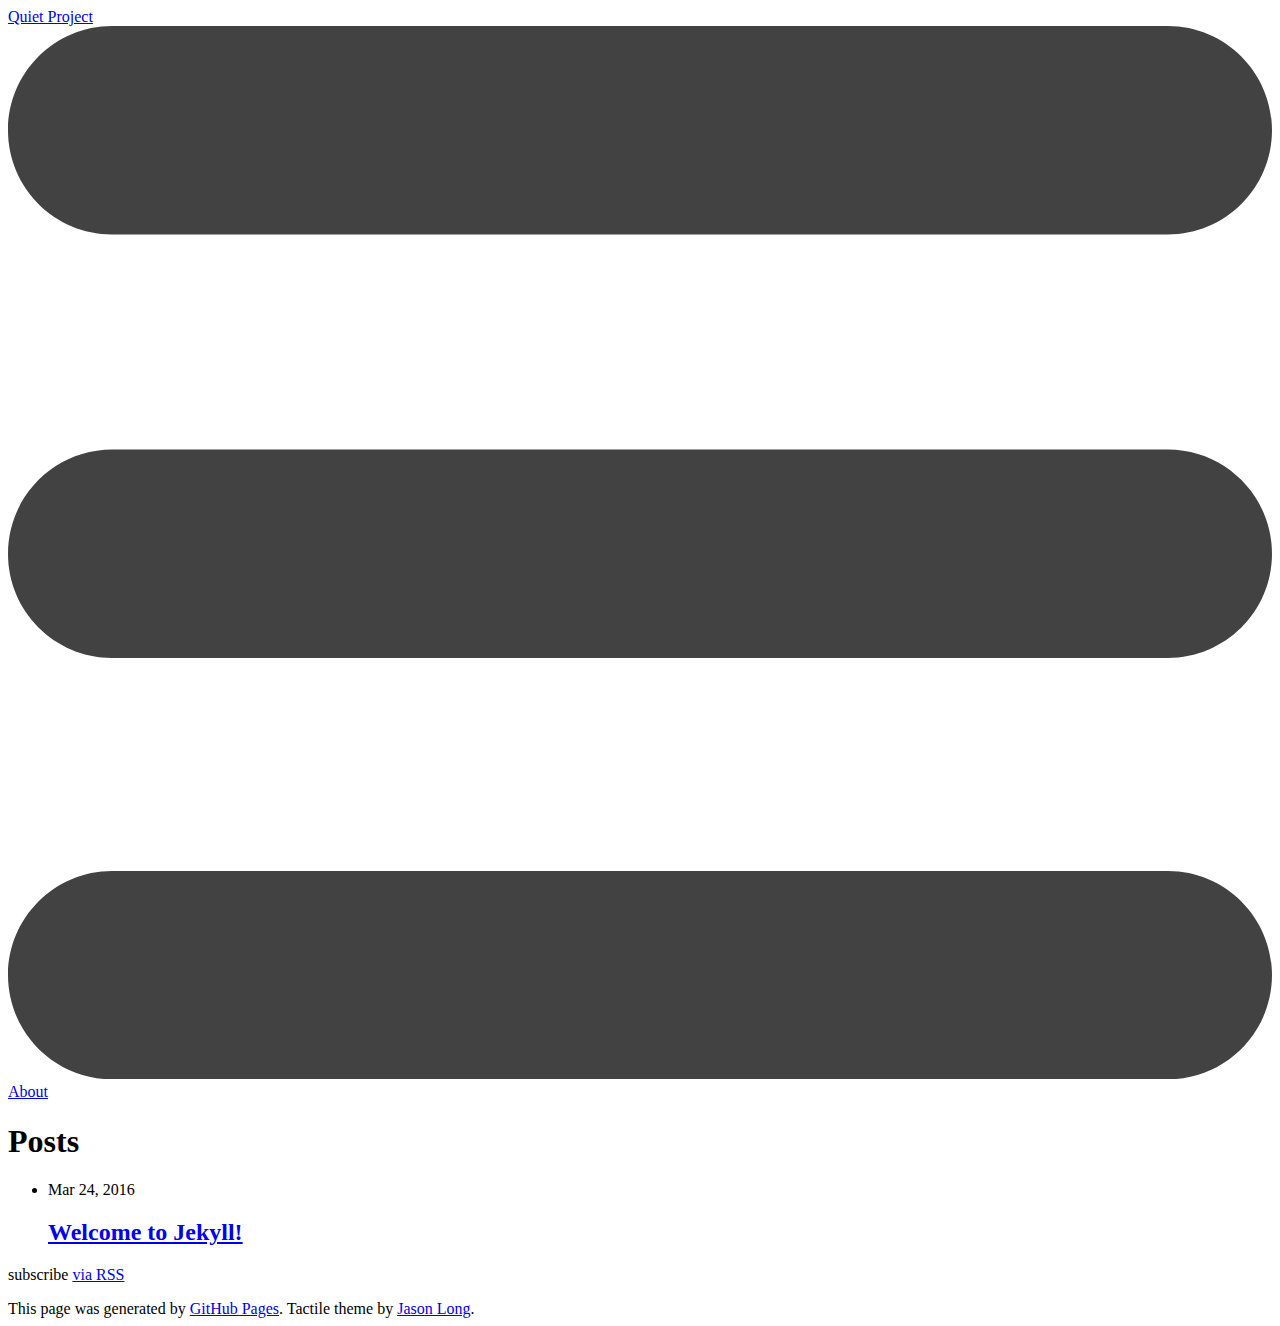
==== index.html @ f6f3b6e9 "sections" ====
<!DOCTYPE html>
<html>
  <head>
  <meta charset='utf-8'>
  <meta http-equiv="X-UA-Compatible" content="chrome=1">
  <!--[if lt IE 9]>
  <script src="//html5shiv.googlecode.com/svn/trunk/html5.js"></script>
  <![endif]-->

  <title>Quiet Project</title>
  <meta name="description" content="Transmit data with sound. Quiet Project offers the ability to build native binaries that work with your soundcard and a JS implementation that uses Web Audio
">

  <link rel="stylesheet" type="text/css" href="stylesheets/stylesheet.css" media="screen">
  <link rel="stylesheet" type="text/css" href="stylesheets/github-dark.css" media="screen">
  <link rel="stylesheet" type="text/css" href="stylesheets/main.css" media="screen">
  <link rel="stylesheet" type="text/css" href="stylesheets/print.css" media="print">
  <link rel="canonical" href="https://quiet.github.io/">
  <link rel="alternate" type="application/rss+xml" title="Quiet Project" href="https://quiet.github.io/feed.xml">
  <link href='https://fonts.googleapis.com/css?family=Chivo:900' rel='stylesheet' type='text/css'>
</head>

  <body>
    <div id="container">
      <div class="inner">

        <header>

  <div class="wrapper">

    <a class="site-title" href="/">Quiet Project</a>

    <nav class="site-nav">
      <a href="#" class="menu-icon">
        <svg viewBox="0 0 18 15">
          <path fill="#424242" d="M18,1.484c0,0.82-0.665,1.484-1.484,1.484H1.484C0.665,2.969,0,2.304,0,1.484l0,0C0,0.665,0.665,0,1.484,0 h15.031C17.335,0,18,0.665,18,1.484L18,1.484z"/>
          <path fill="#424242" d="M18,7.516C18,8.335,17.335,9,16.516,9H1.484C0.665,9,0,8.335,0,7.516l0,0c0-0.82,0.665-1.484,1.484-1.484 h15.031C17.335,6.031,18,6.696,18,7.516L18,7.516z"/>
          <path fill="#424242" d="M18,13.516C18,14.335,17.335,15,16.516,15H1.484C0.665,15,0,14.335,0,13.516l0,0 c0-0.82,0.665-1.484,1.484-1.484h15.031C17.335,12.031,18,12.696,18,13.516L18,13.516z"/>
        </svg>
      </a>

      <div class="trigger">
        
          
          <a class="page-link" href="/about/">About</a>
          
        
          
        
          
        
          
        
      </div>
    </nav>

  </div>

</header>


        <section class="main_content">
          <div class="wrapper">
            <div class="home">

  <h1 class="page-heading">Posts</h1>

  <ul class="post-list">
    
      <li>
        <span class="post-meta">Mar 24, 2016</span>

        <h2>
          <a class="post-link" href="/jekyll/update/2016/03/24/welcome-to-jekyll.html">Welcome to Jekyll!</a>
        </h2>
      </li>
    
  </ul>

  <p class="rss-subscribe">subscribe <a href="/feed.xml">via RSS</a></p>

</div>

          </div>
        </section>

        <footer>
  This page was generated by <a href="https://pages.github.com">GitHub Pages</a>. Tactile theme by <a href="https://twitter.com/jasonlong">Jason Long</a>.
</footer>

      </div>
    </div>
  </body>
</html>
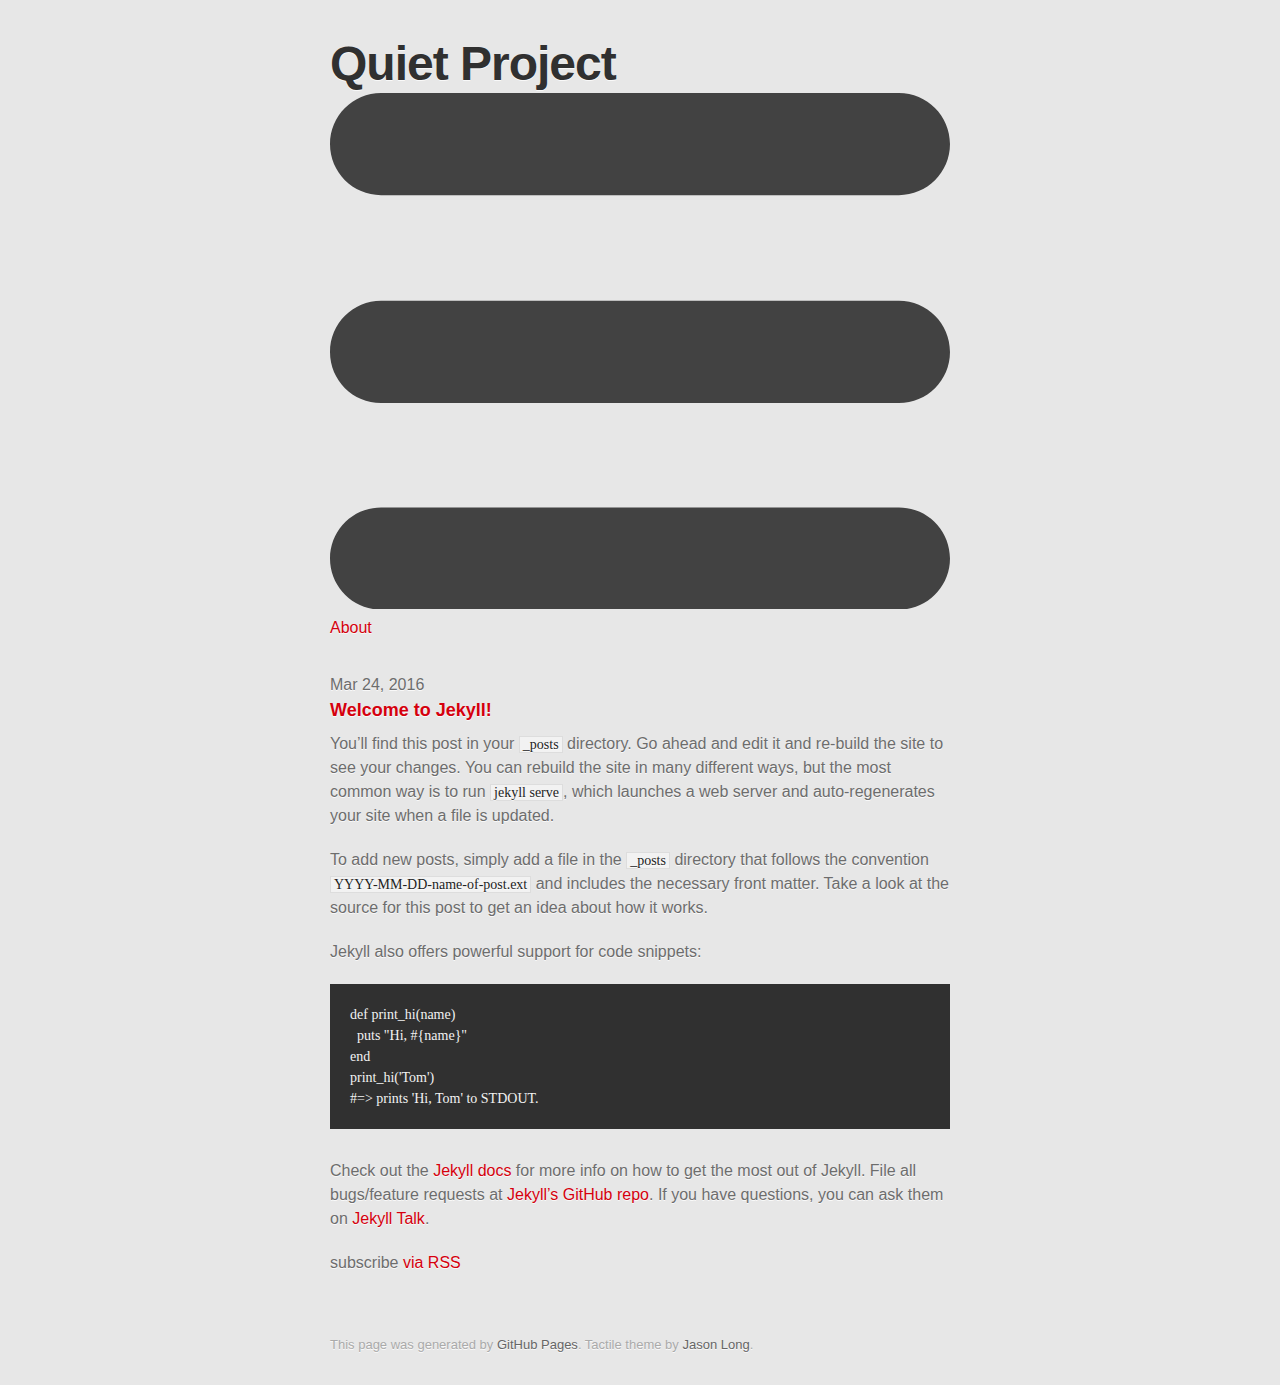
==== commit 22706cca: "fix stylesheet links, remove "Posts"" ====
--- a/index.html
+++ b/index.html
@@ -11,10 +11,10 @@
   <meta name="description" content="Transmit data with sound. Quiet Project offers the ability to build native binaries that work with your soundcard and a JS implementation that uses Web Audio
 ">
 
-  <link rel="stylesheet" type="text/css" href="stylesheets/stylesheet.css" media="screen">
-  <link rel="stylesheet" type="text/css" href="stylesheets/github-dark.css" media="screen">
-  <link rel="stylesheet" type="text/css" href="stylesheets/main.css" media="screen">
-  <link rel="stylesheet" type="text/css" href="stylesheets/print.css" media="print">
+  <link rel="stylesheet" type="text/css" href="/stylesheets/stylesheet.css" media="screen">
+  <link rel="stylesheet" type="text/css" href="/stylesheets/github-dark.css" media="screen">
+  <link rel="stylesheet" type="text/css" href="/stylesheets/main.css" media="screen">
+  <link rel="stylesheet" type="text/css" href="/stylesheets/print.css" media="print">
   <link rel="canonical" href="https://quiet.github.io/">
   <link rel="alternate" type="application/rss+xml" title="Quiet Project" href="https://quiet.github.io/feed.xml">
   <link href='https://fonts.googleapis.com/css?family=Chivo:900' rel='stylesheet' type='text/css'>
@@ -28,7 +28,7 @@
 
   <div class="wrapper">
 
-    <a class="site-title" href="/">Quiet Project</a>
+    <a class="site-title" href="/"><h1>Quiet Project</h1></a>
 
     <nav class="site-nav">
       <a href="#" class="menu-icon">
@@ -53,7 +53,7 @@
         
       </div>
     </nav>
-
+    <h2></h2>
   </div>
 
 </header>
@@ -63,16 +63,31 @@
           <div class="wrapper">
             <div class="home">
 
-  <h1 class="page-heading">Posts</h1>
-
   <ul class="post-list">
     
       <li>
         <span class="post-meta">Mar 24, 2016</span>
 
-        <h2>
+        <h3>
           <a class="post-link" href="/jekyll/update/2016/03/24/welcome-to-jekyll.html">Welcome to Jekyll!</a>
-        </h2>
+        </h3>
+
+        <p>You’ll find this post in your <code class="highlighter-rouge">_posts</code> directory. Go ahead and edit it and re-build the site to see your changes. You can rebuild the site in many different ways, but the most common way is to run <code class="highlighter-rouge">jekyll serve</code>, which launches a web server and auto-regenerates your site when a file is updated.</p>
+
+<p>To add new posts, simply add a file in the <code class="highlighter-rouge">_posts</code> directory that follows the convention <code class="highlighter-rouge">YYYY-MM-DD-name-of-post.ext</code> and includes the necessary front matter. Take a look at the source for this post to get an idea about how it works.</p>
+
+<p>Jekyll also offers powerful support for code snippets:</p>
+
+<figure class="highlight"><pre><code class="language-ruby" data-lang="ruby"><span class="k">def</span> <span class="nf">print_hi</span><span class="p">(</span><span class="nb">name</span><span class="p">)</span>
+  <span class="nb">puts</span> <span class="s2">"Hi, </span><span class="si">#{</span><span class="nb">name</span><span class="si">}</span><span class="s2">"</span>
+<span class="k">end</span>
+<span class="n">print_hi</span><span class="p">(</span><span class="s1">'Tom'</span><span class="p">)</span>
+<span class="c1">#=&gt; prints 'Hi, Tom' to STDOUT.</span></code></pre></figure>
+
+<p>Check out the <a href="http://jekyllrb.com/docs/home">Jekyll docs</a> for more info on how to get the most out of Jekyll. File all bugs/feature requests at <a href="https://github.com/jekyll/jekyll">Jekyll’s GitHub repo</a>. If you have questions, you can ask them on <a href="https://talk.jekyllrb.com/">Jekyll Talk</a>.</p>
+
+
+
       </li>
     
   </ul>
--- a/stylesheets/stylesheet.css
+++ b/stylesheets/stylesheet.css
@@ -0,0 +1,360 @@
+/* http://meyerweb.com/eric/tools/css/reset/
+   v2.0 | 20110126
+   License: none (public domain)
+*/
+html, body, div, span, applet, object, iframe,
+h1, h2, h3, h4, h5, h6, p, blockquote, pre,
+a, abbr, acronym, address, big, cite, code,
+del, dfn, em, img, ins, kbd, q, s, samp,
+small, strike, strong, sub, sup, tt, var,
+b, u, i, center,
+dl, dt, dd, ol, ul, li,
+fieldset, form, label, legend,
+table, caption, tbody, tfoot, thead, tr, th, td,
+article, aside, canvas, details, embed,
+figure, figcaption, footer, header, hgroup,
+menu, nav, output, ruby, section, summary,
+time, mark, audio, video {
+	padding: 0;
+	margin: 0;
+	font: inherit;
+	font-size: 100%;
+	vertical-align: baseline;
+	border: 0;
+}
+/* HTML5 display-role reset for older browsers */
+article, aside, details, figcaption, figure,
+footer, header, hgroup, menu, nav, section {
+	display: block;
+}
+body {
+	line-height: 1;
+}
+ol, ul {
+	list-style: none;
+}
+blockquote, q {
+	quotes: none;
+}
+blockquote:before, blockquote:after,
+q:before, q:after {
+	content: '';
+	content: none;
+}
+table {
+	border-spacing: 0;
+	border-collapse: collapse;
+}
+
+/* LAYOUT STYLES */
+body {
+  font-family: 'Helvetica Neue', Helvetica, Arial, serif;
+  font-size: 1em;
+  line-height: 1.5;
+  color: #6d6d6d;
+  text-shadow: 0 1px 0 rgba(255, 255, 255, 0.8);
+  background: #e7e7e7 url(../images/body-bg.png) 0 0 repeat;
+}
+
+a {
+  color: #d5000d;
+}
+a:hover {
+  color: #c5000c;
+}
+
+header {
+  padding-top: 35px;
+  padding-bottom: 25px;
+}
+
+header h1 {
+  font-size: 48px; font-weight: 900;
+  line-height: 1.2;
+  color: #303030;
+  letter-spacing: -1px;
+}
+
+header h2 {
+  font-size: 24px;
+  font-weight: normal;
+  line-height: 1.3;
+  color: #aaa;
+  letter-spacing: -1px;
+}
+
+#container {
+  min-height: 595px;
+  background: transparent url(../images/highlight-bg.jpg) 50% 0 no-repeat;
+}
+
+.inner {
+  width: 620px;
+  margin: 0 auto;
+}
+
+#container .inner img {
+  max-width: 100%;
+}
+
+#downloads {
+  margin-bottom: 40px;
+}
+
+a.button {
+  display: block;
+  float: left;
+  width: 179px;
+  padding: 12px 8px 12px 8px;
+  margin-right: 14px;
+  font-size: 15px;
+  font-weight: bold;
+  line-height: 25px;
+  color: #303030;
+  background: #fdfdfd; /* Old browsers */
+  background: -moz-linear-gradient(top,  #fdfdfd 0%, #f2f2f2 100%); /* FF3.6+ */
+  background: -webkit-gradient(linear, left top, left bottom, color-stop(0%,#fdfdfd), color-stop(100%,#f2f2f2)); /* Chrome,Safari4+ */
+  background: -webkit-linear-gradient(top,  #fdfdfd 0%,#f2f2f2 100%); /* Chrome10+,Safari5.1+ */
+  background: -o-linear-gradient(top,  #fdfdfd 0%,#f2f2f2 100%); /* Opera 11.10+ */
+  background: -ms-linear-gradient(top,  #fdfdfd 0%,#f2f2f2 100%); /* IE10+ */
+  background: linear-gradient(top,  #fdfdfd 0%,#f2f2f2 100%); /* W3C */
+  filter: progid:DXImageTransform.Microsoft.gradient( startColorstr='#fdfdfd', endColorstr='#f2f2f2',GradientType=0 ); /* IE6-9 */
+  border-top: solid 1px #cbcbcb;
+  border-right: solid 1px #b7b7b7;
+  border-bottom: solid 1px #b3b3b3;
+  border-left: solid 1px #b7b7b7;
+  border-radius: 30px;
+  -webkit-box-shadow: 10px 10px 5px #888;
+  -moz-box-shadow: 10px 10px 5px #888;
+  box-shadow: 0px 1px 5px #e8e8e8;
+  -moz-border-radius: 30px;
+  -webkit-border-radius: 30px;
+}
+a.button:hover {
+  background: #fafafa; /* Old browsers */
+  background: -moz-linear-gradient(top,  #fdfdfd 0%, #f6f6f6 100%); /* FF3.6+ */
+  background: -webkit-gradient(linear, left top, left bottom, color-stop(0%,#fdfdfd), color-stop(100%,#f6f6f6)); /* Chrome,Safari4+ */
+  background: -webkit-linear-gradient(top,  #fdfdfd 0%,#f6f6f6 100%); /* Chrome10+,Safari5.1+ */
+  background: -o-linear-gradient(top,  #fdfdfd 0%,#f6f6f6 100%); /* Opera 11.10+ */
+  background: -ms-linear-gradient(top,  #fdfdfd 0%,#f6f6f6 100%); /* IE10+ */
+  background: linear-gradient(top,  #fdfdfd 0%,#f6f6f6, 100%); /* W3C */
+  filter: progid:DXImageTransform.Microsoft.gradient( startColorstr='#fdfdfd', endColorstr='#f6f6f6',GradientType=0 ); /* IE6-9 */
+  border-top: solid 1px #b7b7b7;
+  border-right: solid 1px #b3b3b3;
+  border-bottom: solid 1px #b3b3b3;
+  border-left: solid 1px #b3b3b3;
+}
+
+a.button span {
+  display: block;
+  height: 23px;
+  padding-left: 50px;
+}
+
+#download-zip span {
+  background: transparent url(../images/zip-icon.png) 12px 50% no-repeat;
+}
+#download-tar-gz span {
+  background: transparent url(../images/tar-gz-icon.png) 12px 50% no-repeat;
+}
+#view-on-github span {
+  background: transparent url(../images/octocat-icon.png) 12px 50% no-repeat;
+}
+#view-on-github {
+  margin-right: 0;
+}
+
+code, pre {
+  margin-bottom: 30px;
+  font-family: Monaco, "Bitstream Vera Sans Mono", "Lucida Console", Terminal;
+  font-size: 14px;
+  color: #222;
+}
+
+code {
+  padding: 0 3px;
+  background-color: #f2f2f2;
+  border: solid 1px #ddd;
+}
+
+pre {
+  padding: 20px;
+  overflow: auto;
+  color: #f2f2f2;
+  text-shadow: none;
+  background: #303030;
+}
+pre code {
+  padding: 0;
+  color: #f2f2f2;
+  background-color: #303030;
+  border: none;
+}
+
+ul, ol, dl {
+  margin-bottom: 20px;
+}
+
+
+/* COMMON STYLES */
+
+hr {
+  height: 1px;
+  padding-bottom: 1em;
+  margin-top: 1em;
+  line-height: 1px;
+  background: transparent url('../images/hr.png') 50% 0 no-repeat;
+  border: none;
+}
+
+strong {
+  font-weight: bold;
+}
+
+em {
+  font-style: italic;
+}
+
+table {
+  width: 100%;
+  border: 1px solid #ebebeb;
+}
+
+th {
+  font-weight: 500;
+}
+
+td {
+  font-weight: 300;
+  text-align: center;
+  border: 1px solid #ebebeb;
+}
+
+form {
+  padding: 20px;
+  background: #f2f2f2;
+
+}
+
+
+/* GENERAL ELEMENT TYPE STYLES */
+
+h1 {
+  font-size: 32px;
+}
+
+h2 {
+  margin-bottom: 8px;
+  font-size: 22px;
+  font-weight: bold;
+  color: #303030;
+}
+
+h3 {
+  margin-bottom: 8px;
+  font-size: 18px;
+  font-weight: bold;
+  color: #d5000d;
+}
+
+h4 {
+  font-size: 16px;
+  font-weight: bold;
+  color: #303030;
+}
+
+h5 {
+  font-size: 1em;
+  color: #303030;
+}
+
+h6 {
+  font-size: .8em;
+  color: #303030;
+}
+
+p {
+  margin-bottom: 20px;
+  font-weight: 300;
+}
+
+a {
+  text-decoration: none;
+}
+
+p a {
+  font-weight: 400;
+}
+
+blockquote {
+  padding: 0 0 0 30px;
+  margin-bottom: 20px;
+  font-size: 1.6em;
+  border-left: 10px solid #e9e9e9;
+}
+
+dl dt {
+  color: #303030;
+}
+
+footer {
+  padding-top: 20px;
+  padding-bottom: 30px;
+  margin-top: 40px;
+  font-size: 13px;
+  color: #aaa;
+  background: transparent url('../images/hr.png') 0 0 no-repeat;
+}
+
+footer a {
+  color: #666;
+}
+footer a:hover {
+  color: #444;
+}
+
+/* MISC */
+.clearfix:after {
+  display: block;
+  height: 0;
+  clear: both;
+  visibility: hidden;
+  content: '.';
+}
+
+.clearfix {display: inline-block;}
+* html .clearfix {height: 1%;}
+.clearfix {display: block;}
+
+/* #Media Queries
+================================================== */
+
+/* Smaller than standard 960 (devices and browsers) */
+@media only screen and (max-width: 959px) { }
+
+/* Tablet Portrait size to standard 960 (devices and browsers) */
+@media only screen and (min-width: 768px) and (max-width: 959px) { }
+
+/* All Mobile Sizes (devices and browser) */
+@media only screen and (max-width: 767px) {
+  header {
+    padding-top: 10px;
+    padding-bottom: 10px;
+  }
+  #downloads {
+    margin-bottom: 25px;
+  }
+  #download-zip, #download-tar-gz {
+    display: none;
+  }
+  .inner {
+    width: 94%;
+    margin: 0 auto;
+  }
+}
+
+/* Mobile Landscape Size to Tablet Portrait (devices and browsers) */
+@media only screen and (min-width: 480px) and (max-width: 767px) { }
+
+/* Mobile Portrait Size to Mobile Landscape Size (devices and browsers) */
+@media only screen and (max-width: 479px) { }
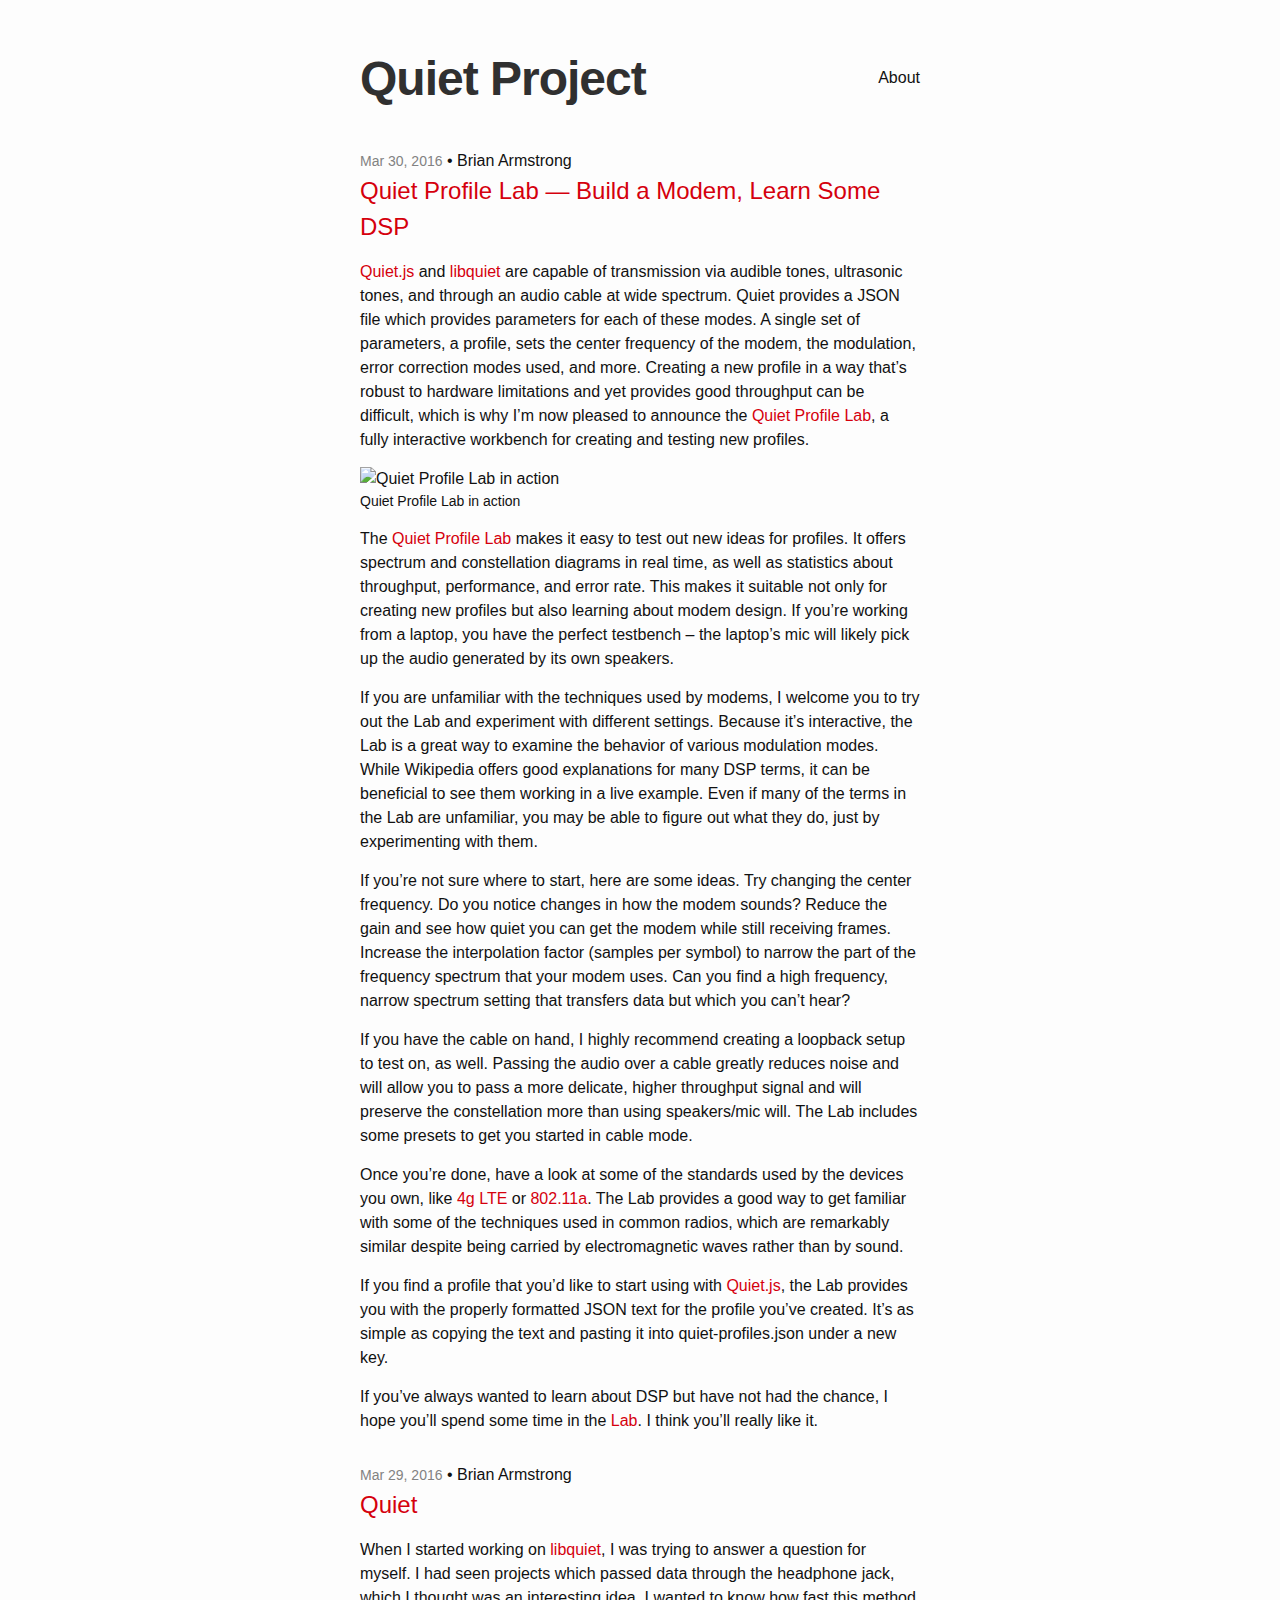
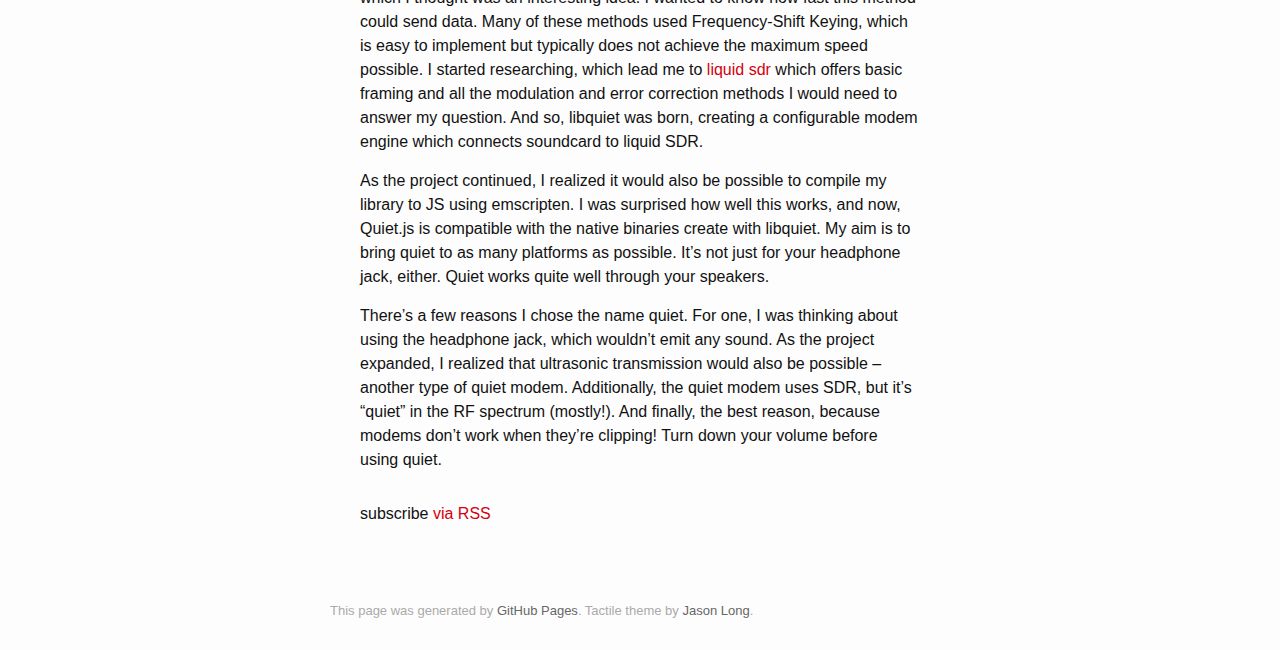
==== commit 79652e1b: "title fix" ====
--- a/index.html
+++ b/index.html
@@ -11,6 +11,7 @@
   <meta name="description" content="Transmit data with sound. Quiet Project offers the ability to build native binaries that work with your soundcard and a JS implementation that uses Web Audio
 ">
 
+  <link rel="stylesheet" type="text/css" href="/stylesheets/bootstrap.min.css"></link>
   <link rel="stylesheet" type="text/css" href="/stylesheets/stylesheet.css" media="screen">
   <link rel="stylesheet" type="text/css" href="/stylesheets/github-dark.css" media="screen">
   <link rel="stylesheet" type="text/css" href="/stylesheets/main.css" media="screen">
@@ -59,6 +60,7 @@
 </header>
 
 
+        <hr>
         <section class="main_content">
           <div class="wrapper">
             <div class="home">
@@ -66,25 +68,49 @@
   <ul class="post-list">
     
       <li>
-        <span class="post-meta">Mar 24, 2016</span>
+        <span class="post-meta">Mar 30, 2016</span> • <span itemprop="author" itemscope itemtype="http://schema.org/Person"><span itemprop="name">Brian Armstrong</span></span>
 
         <h3>
-          <a class="post-link" href="/jekyll/update/2016/03/24/welcome-to-jekyll.html">Welcome to Jekyll!</a>
+          <a class="post-link" href="/quiet-blog/2016/03/30/quiet-profile-lab-build-modem-learn-dsp.html">Quiet Profile Lab — Build a Modem, Learn Some DSP</a>
         </h3>
 
-        <p>You’ll find this post in your <code class="highlighter-rouge">_posts</code> directory. Go ahead and edit it and re-build the site to see your changes. You can rebuild the site in many different ways, but the most common way is to run <code class="highlighter-rouge">jekyll serve</code>, which launches a web server and auto-regenerates your site when a file is updated.</p>
+        <p><a href="https://github.com/quiet/quiet-js">Quiet.js</a> and <a href="https://github.com/quiet/quiet">libquiet</a> are capable of transmission via audible tones, ultrasonic tones, and through an audio cable at wide spectrum. Quiet provides a JSON file which provides parameters for each of these modes. A single set of parameters, a profile, sets the center frequency of the modem, the modulation, error correction modes used, and more. Creating a new profile in a way that’s robust to hardware limitations and yet provides good throughput can be difficult, which is why I’m now pleased to announce the <a href="https://quiet.github.io/quiet-js/lab.html">Quiet Profile Lab</a>, a fully interactive workbench for creating and testing new profiles.</p>
 
-<p>To add new posts, simply add a file in the <code class="highlighter-rouge">_posts</code> directory that follows the convention <code class="highlighter-rouge">YYYY-MM-DD-name-of-post.ext</code> and includes the necessary front matter. Take a look at the source for this post to get an idea about how it works.</p>
+<figure class="figure">
+<img src="/images/qpl.png" class="figure-img img-fluid img-rounded" alt="Quiet Profile Lab in action" />
+  <figcaption class="figure-caption">Quiet Profile Lab in action</figcaption>
+</figure>
 
-<p>Jekyll also offers powerful support for code snippets:</p>
+<p>The <a href="https://quiet.github.io/quiet-js/lab.html">Quiet Profile Lab</a> makes it easy to test out new ideas for profiles. It offers spectrum and constellation diagrams in real time, as well as statistics about throughput, performance, and error rate. This makes it suitable not only for creating new profiles but also learning about modem design. If you’re working from a laptop, you have the perfect testbench – the laptop’s mic will likely pick up the audio generated by its own speakers.</p>
 
-<figure class="highlight"><pre><code class="language-ruby" data-lang="ruby"><span class="k">def</span> <span class="nf">print_hi</span><span class="p">(</span><span class="nb">name</span><span class="p">)</span>
-  <span class="nb">puts</span> <span class="s2">"Hi, </span><span class="si">#{</span><span class="nb">name</span><span class="si">}</span><span class="s2">"</span>
-<span class="k">end</span>
-<span class="n">print_hi</span><span class="p">(</span><span class="s1">'Tom'</span><span class="p">)</span>
-<span class="c1">#=&gt; prints 'Hi, Tom' to STDOUT.</span></code></pre></figure>
+<p>If you are unfamiliar with the techniques used by modems, I welcome you to try out the Lab and experiment with different settings. Because it’s interactive, the Lab is a great way to examine the behavior of various modulation modes. While Wikipedia offers good explanations for many DSP terms, it can be beneficial to see them working in a live example. Even if many of the terms in the Lab are unfamiliar, you may be able to figure out what they do, just by experimenting with them.</p>
 
-<p>Check out the <a href="http://jekyllrb.com/docs/home">Jekyll docs</a> for more info on how to get the most out of Jekyll. File all bugs/feature requests at <a href="https://github.com/jekyll/jekyll">Jekyll’s GitHub repo</a>. If you have questions, you can ask them on <a href="https://talk.jekyllrb.com/">Jekyll Talk</a>.</p>
+<p>If you’re not sure where to start, here are some ideas. Try changing the center frequency. Do you notice changes in how the modem sounds? Reduce the gain and see how quiet you can get the modem while still receiving frames. Increase the interpolation factor (samples per symbol) to narrow the part of the frequency spectrum that your modem uses. Can you find a high frequency, narrow spectrum setting that transfers data but which you can’t hear?</p>
+
+<p>If you have the cable on hand, I highly recommend creating a loopback setup to test on, as well. Passing the audio over a cable greatly reduces noise and will allow you to pass a more delicate, higher throughput signal and will preserve the constellation more than using speakers/mic will. The Lab includes some presets to get you started in cable mode.</p>
+
+<p>Once you’re done, have a look at some of the standards used by the devices you own, like <a href="http://electronicdesign.com/4g/introduction-lte-advanced-real-4g#%E2%80%9DFrequency%E2%80%9D">4g LTE</a> or <a href="https://en.wikipedia.org/wiki/Orthogonal_frequency-division_multiplexing#OFDM_system_comparison_table">802.11a</a>. The Lab provides a good way to get familiar with some of the techniques used in common radios, which are remarkably similar despite being carried by electromagnetic waves rather than by sound.</p>
+
+<p>If you find a profile that you’d like to start using with <a href="https://github.com/quiet/quiet-js">Quiet.js</a>, the Lab provides you with the properly formatted JSON text for the profile you’ve created. It’s as simple as copying the text and pasting it into quiet-profiles.json under a new key.</p>
+
+<p>If you’ve always wanted to learn about DSP but have not had the chance, I hope you’ll spend some time in the <a href="https://quiet.github.io/quiet-js/lab.html">Lab</a>. I think you’ll really like it.</p>
+
+
+
+      </li>
+    
+      <li>
+        <span class="post-meta">Mar 29, 2016</span> • <span itemprop="author" itemscope itemtype="http://schema.org/Person"><span itemprop="name">Brian Armstrong</span></span>
+
+        <h3>
+          <a class="post-link" href="/quiet-blog/2016/03/29/quiet.html">Quiet</a>
+        </h3>
+
+        <p>When I started working on <a href="https://github.com/quiet/quiet">libquiet</a>, I was trying to answer a question for myself. I had seen projects which passed data through the headphone jack, which I thought was an interesting idea. I wanted to know how fast this method could send data. Many of these methods used Frequency-Shift Keying, which is easy to implement but typically does not achieve the maximum speed possible. I started researching, which lead me to <a href="http://liquidsdr.org/">liquid sdr</a> which offers basic framing and all the modulation and error correction methods I would need to answer my question. And so, libquiet was born, creating a configurable modem engine which connects soundcard to liquid SDR.</p>
+
+<p>As the project continued, I realized it would also be possible to compile my library to JS using emscripten. I was surprised how well this works, and now, Quiet.js is compatible with the native binaries create with libquiet. My aim is to bring quiet to as many platforms as possible. It’s not just for your headphone jack, either. Quiet works quite well through your speakers.</p>
+
+<p>There’s a few reasons I chose the name quiet. For one, I was thinking about using the headphone jack, which wouldn’t emit any sound. As the project expanded, I realized that ultrasonic transmission would also be possible – another type of quiet modem. Additionally, the quiet modem uses SDR, but it’s “quiet” in the RF spectrum (mostly!). And finally, the best reason, because modems don’t work when they’re clipping! Turn down your volume before using quiet.</p>
 
 
 
--- a/stylesheets/main.css
+++ b/stylesheets/main.css
@@ -0,0 +1,445 @@
+/**
+ * Reset some basic elements
+ */
+body, h1, h2, h3, h4, h5, h6,
+p, blockquote, pre, hr,
+dl, dd, ol, ul, figure {
+  margin: 0;
+  padding: 0; }
+
+/**
+ * Basic styling
+ */
+body {
+  font: 400 16px/1.5 "Helvetica Neue", Helvetica, Arial, sans-serif;
+  color: #111;
+  background-color: #fdfdfd;
+  -webkit-text-size-adjust: 100%;
+  -webkit-font-feature-settings: "kern" 1;
+  -moz-font-feature-settings: "kern" 1;
+  -o-font-feature-settings: "kern" 1;
+  font-feature-settings: "kern" 1;
+  font-kerning: normal; }
+
+/**
+ * Set `margin-bottom` to maintain vertical rhythm
+ */
+h1, h2, h3, h4, h5, h6,
+p, blockquote, pre,
+ul, ol, dl, figure,
+.highlight {
+  margin-bottom: 15px; }
+
+/**
+ * Images
+ */
+img {
+  max-width: 100%;
+  vertical-align: middle; }
+
+/**
+ * Figures
+ */
+figure > img {
+  display: block; }
+
+figcaption {
+  font-size: 14px; }
+
+/**
+ * Lists
+ */
+ul, ol {
+  margin-left: 30px; }
+
+li > ul,
+li > ol {
+  margin-bottom: 0; }
+
+/**
+ * Headings
+ */
+h1, h2, h3, h4, h5, h6 {
+  font-weight: 400; }
+
+/**
+ * Blockquotes
+ */
+blockquote {
+  color: #828282;
+  border-left: 4px solid #e8e8e8;
+  padding-left: 15px;
+  font-size: 18px;
+  letter-spacing: -1px;
+  font-style: italic; }
+  blockquote > :last-child {
+    margin-bottom: 0; }
+
+/**
+ * Code formatting
+ */
+pre,
+code {
+  font-size: 15px;
+  border: 1px solid #e8e8e8;
+  border-radius: 3px;
+  background-color: #eef; }
+
+code {
+  padding: 1px 5px; }
+
+pre {
+  padding: 8px 12px;
+  overflow-x: auto; }
+  pre > code {
+    border: 0;
+    padding-right: 0;
+    padding-left: 0; }
+
+/**
+ * Wrapper
+ */
+.wrapper {
+  max-width: -webkit-calc(800px - (30px * 2));
+  max-width: calc(800px - (30px * 2));
+  margin-right: auto;
+  margin-left: auto;
+  padding-right: 30px;
+  padding-left: 30px; }
+  @media screen and (max-width: 800px) {
+    .wrapper {
+      max-width: -webkit-calc(800px - (30px));
+      max-width: calc(800px - (30px));
+      padding-right: 15px;
+      padding-left: 15px; } }
+
+/**
+ * Clearfix
+ */
+.wrapper:after, .footer-col-wrapper:after {
+  content: "";
+  display: table;
+  clear: both; }
+
+/**
+ * Icons
+ */
+.icon > svg {
+  display: inline-block;
+  width: 16px;
+  height: 16px;
+  vertical-align: middle; }
+  .icon > svg path {
+    fill: #828282; }
+
+/**
+ * Site header
+ */
+.site-header {
+  border-top: 5px solid #424242;
+  border-bottom: 1px solid #e8e8e8;
+  min-height: 56px;
+  position: relative; }
+
+.site-title {
+  font-size: 26px;
+  font-weight: 300;
+  line-height: 56px;
+  letter-spacing: -1px;
+  margin-bottom: 0;
+  float: left; }
+  .site-title, .site-title:visited {
+    color: #424242; }
+
+.site-nav {
+  float: right;
+  line-height: 56px; }
+  .site-nav .menu-icon {
+    display: none; }
+  .site-nav .page-link {
+    color: #111;
+    line-height: 1.5; }
+    .site-nav .page-link:not(:last-child) {
+      margin-right: 20px; }
+  @media screen and (max-width: 600px) {
+    .site-nav {
+      position: absolute;
+      top: 9px;
+      right: 15px;
+      background-color: #fdfdfd;
+      border: 1px solid #e8e8e8;
+      border-radius: 5px;
+      text-align: right; }
+      .site-nav .menu-icon {
+        display: block;
+        float: right;
+        width: 36px;
+        height: 26px;
+        line-height: 0;
+        padding-top: 10px;
+        text-align: center; }
+        .site-nav .menu-icon > svg {
+          width: 18px;
+          height: 15px; }
+          .site-nav .menu-icon > svg path {
+            fill: #424242; }
+      .site-nav .trigger {
+        clear: both;
+        display: none; }
+      .site-nav:hover .trigger {
+        display: block;
+        padding-bottom: 5px; }
+      .site-nav .page-link {
+        display: block;
+        padding: 5px 10px;
+        margin-left: 20px; }
+        .site-nav .page-link:not(:last-child) {
+          margin-right: 0; } }
+
+/**
+ * Site footer
+ */
+.site-footer {
+  border-top: 1px solid #e8e8e8;
+  padding: 30px 0; }
+
+.footer-heading {
+  font-size: 18px;
+  margin-bottom: 15px; }
+
+.contact-list,
+.social-media-list {
+  list-style: none;
+  margin-left: 0; }
+
+.footer-col-wrapper {
+  font-size: 15px;
+  color: #828282;
+  margin-left: -15px; }
+
+.footer-col {
+  float: left;
+  margin-bottom: 15px;
+  padding-left: 15px; }
+
+.footer-col-1 {
+  width: -webkit-calc(35% - (30px / 2));
+  width: calc(35% - (30px / 2)); }
+
+.footer-col-2 {
+  width: -webkit-calc(20% - (30px / 2));
+  width: calc(20% - (30px / 2)); }
+
+.footer-col-3 {
+  width: -webkit-calc(45% - (30px / 2));
+  width: calc(45% - (30px / 2)); }
+
+@media screen and (max-width: 800px) {
+  .footer-col-1,
+  .footer-col-2 {
+    width: -webkit-calc(50% - (30px / 2));
+    width: calc(50% - (30px / 2)); }
+
+  .footer-col-3 {
+    width: -webkit-calc(100% - (30px / 2));
+    width: calc(100% - (30px / 2)); } }
+@media screen and (max-width: 600px) {
+  .footer-col {
+    float: none;
+    width: -webkit-calc(100% - (30px / 2));
+    width: calc(100% - (30px / 2)); } }
+/**
+ * Page content
+ */
+.page-content {
+  padding: 30px 0; }
+
+.page-heading {
+  font-size: 20px; }
+
+.post-list {
+  margin-left: 0;
+  list-style: none; }
+  .post-list > li {
+    margin-bottom: 30px; }
+
+.post-meta {
+  font-size: 14px;
+  color: #828282; }
+
+.post-link {
+  display: block;
+  font-size: 24px; }
+
+/**
+ * Posts
+ */
+.post-header {
+  margin-bottom: 30px; }
+
+.post-title {
+  font-size: 42px;
+  letter-spacing: -1px;
+  line-height: 1; }
+  @media screen and (max-width: 800px) {
+    .post-title {
+      font-size: 36px; } }
+
+.post-content {
+  margin-bottom: 30px; }
+  .post-content h2 {
+    font-size: 32px; }
+    @media screen and (max-width: 800px) {
+      .post-content h2 {
+        font-size: 28px; } }
+  .post-content h3 {
+    font-size: 26px; }
+    @media screen and (max-width: 800px) {
+      .post-content h3 {
+        font-size: 22px; } }
+  .post-content h4 {
+    font-size: 20px; }
+    @media screen and (max-width: 800px) {
+      .post-content h4 {
+        font-size: 18px; } }
+
+/**
+ * Syntax highlighting styles
+ */
+.highlight {
+  background: #fff; }
+  .highlighter-rouge .highlight {
+    background: #eef; }
+  .highlight .c {
+    color: #998;
+    font-style: italic; }
+  .highlight .err {
+    color: #a61717;
+    background-color: #e3d2d2; }
+  .highlight .k {
+    font-weight: bold; }
+  .highlight .o {
+    font-weight: bold; }
+  .highlight .cm {
+    color: #998;
+    font-style: italic; }
+  .highlight .cp {
+    color: #999;
+    font-weight: bold; }
+  .highlight .c1 {
+    color: #998;
+    font-style: italic; }
+  .highlight .cs {
+    color: #999;
+    font-weight: bold;
+    font-style: italic; }
+  .highlight .gd {
+    color: #000;
+    background-color: #fdd; }
+  .highlight .gd .x {
+    color: #000;
+    background-color: #faa; }
+  .highlight .ge {
+    font-style: italic; }
+  .highlight .gr {
+    color: #a00; }
+  .highlight .gh {
+    color: #999; }
+  .highlight .gi {
+    color: #000;
+    background-color: #dfd; }
+  .highlight .gi .x {
+    color: #000;
+    background-color: #afa; }
+  .highlight .go {
+    color: #888; }
+  .highlight .gp {
+    color: #555; }
+  .highlight .gs {
+    font-weight: bold; }
+  .highlight .gu {
+    color: #aaa; }
+  .highlight .gt {
+    color: #a00; }
+  .highlight .kc {
+    font-weight: bold; }
+  .highlight .kd {
+    font-weight: bold; }
+  .highlight .kp {
+    font-weight: bold; }
+  .highlight .kr {
+    font-weight: bold; }
+  .highlight .kt {
+    color: #458;
+    font-weight: bold; }
+  .highlight .m {
+    color: #099; }
+  .highlight .s {
+    color: #d14; }
+  .highlight .na {
+    color: #008080; }
+  .highlight .nb {
+    color: #0086B3; }
+  .highlight .nc {
+    color: #458;
+    font-weight: bold; }
+  .highlight .no {
+    color: #008080; }
+  .highlight .ni {
+    color: #800080; }
+  .highlight .ne {
+    color: #900;
+    font-weight: bold; }
+  .highlight .nf {
+    color: #900;
+    font-weight: bold; }
+  .highlight .nn {
+    color: #555; }
+  .highlight .nt {
+    color: #000080; }
+  .highlight .nv {
+    color: #008080; }
+  .highlight .ow {
+    font-weight: bold; }
+  .highlight .w {
+    color: #bbb; }
+  .highlight .mf {
+    color: #099; }
+  .highlight .mh {
+    color: #099; }
+  .highlight .mi {
+    color: #099; }
+  .highlight .mo {
+    color: #099; }
+  .highlight .sb {
+    color: #d14; }
+  .highlight .sc {
+    color: #d14; }
+  .highlight .sd {
+    color: #d14; }
+  .highlight .s2 {
+    color: #d14; }
+  .highlight .se {
+    color: #d14; }
+  .highlight .sh {
+    color: #d14; }
+  .highlight .si {
+    color: #d14; }
+  .highlight .sx {
+    color: #d14; }
+  .highlight .sr {
+    color: #009926; }
+  .highlight .s1 {
+    color: #d14; }
+  .highlight .ss {
+    color: #990073; }
+  .highlight .bp {
+    color: #999; }
+  .highlight .vc {
+    color: #008080; }
+  .highlight .vg {
+    color: #008080; }
+  .highlight .vi {
+    color: #008080; }
+  .highlight .il {
+    color: #099; }
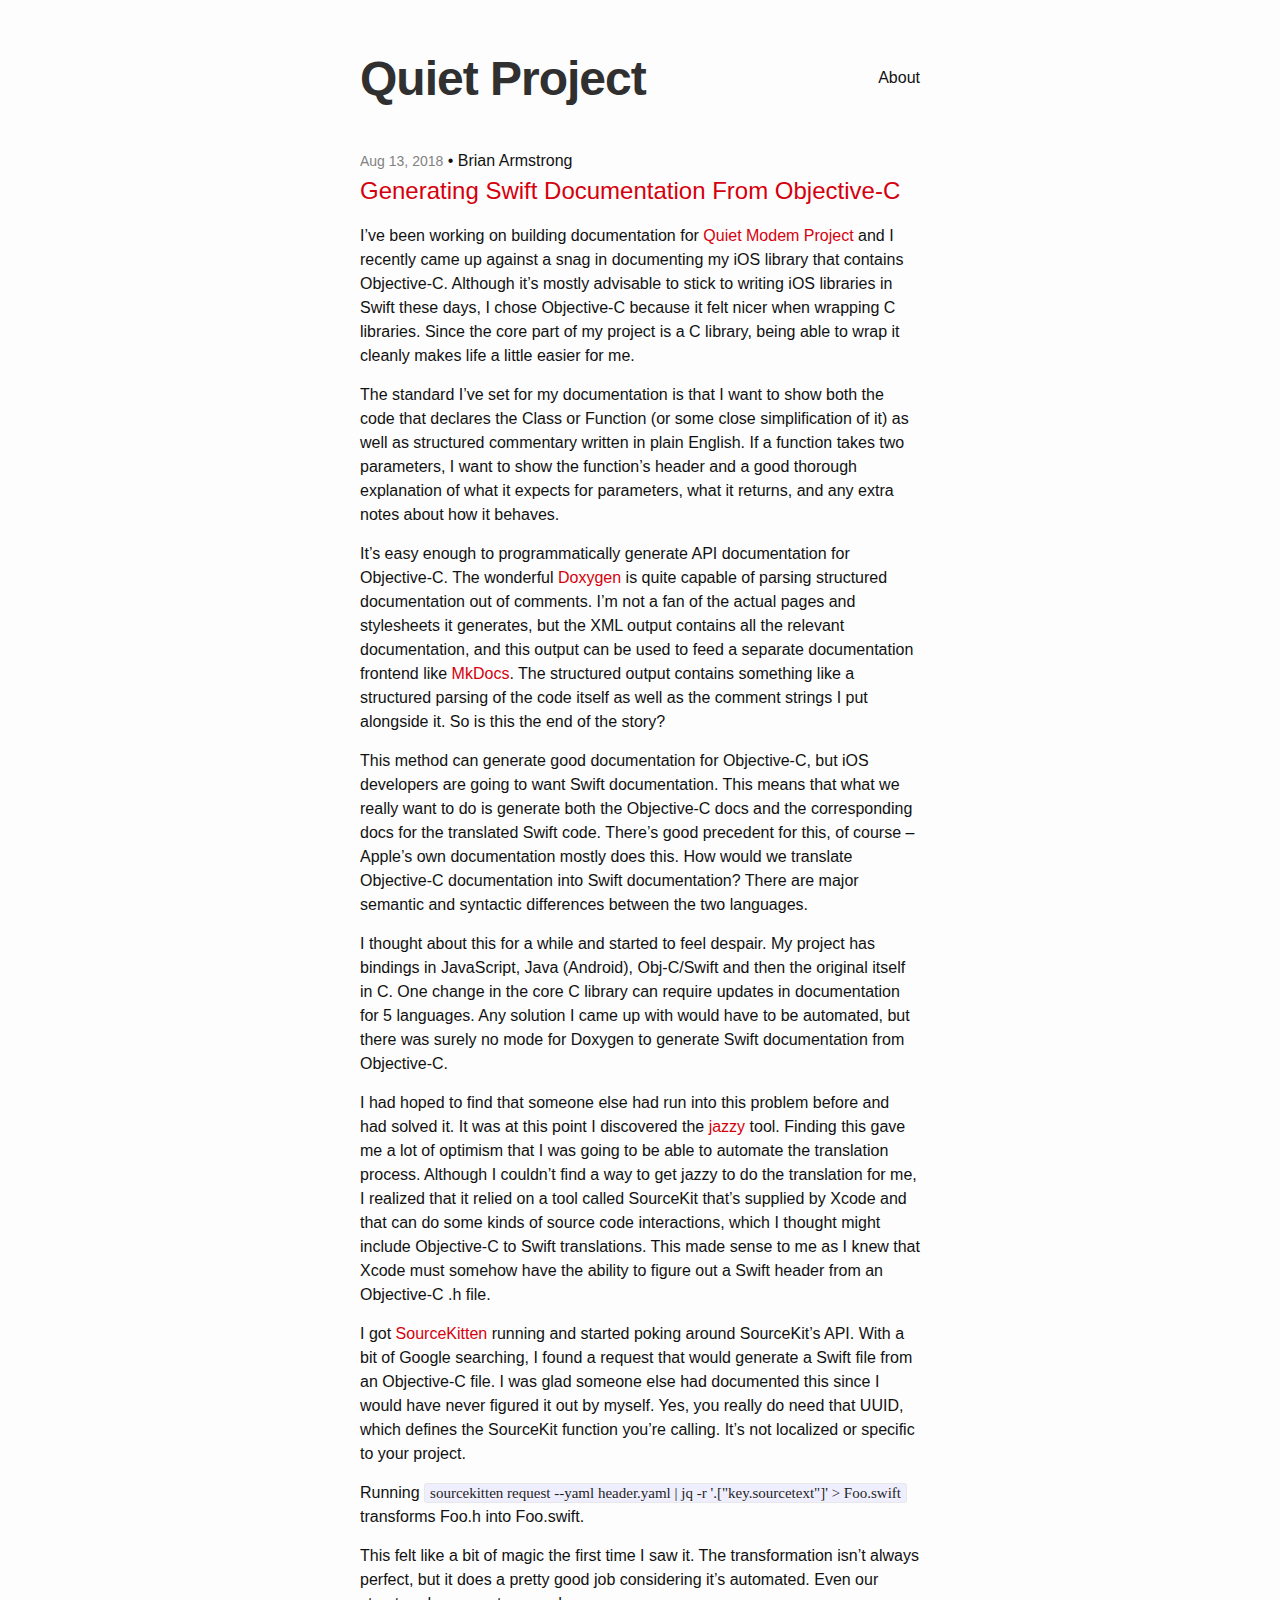
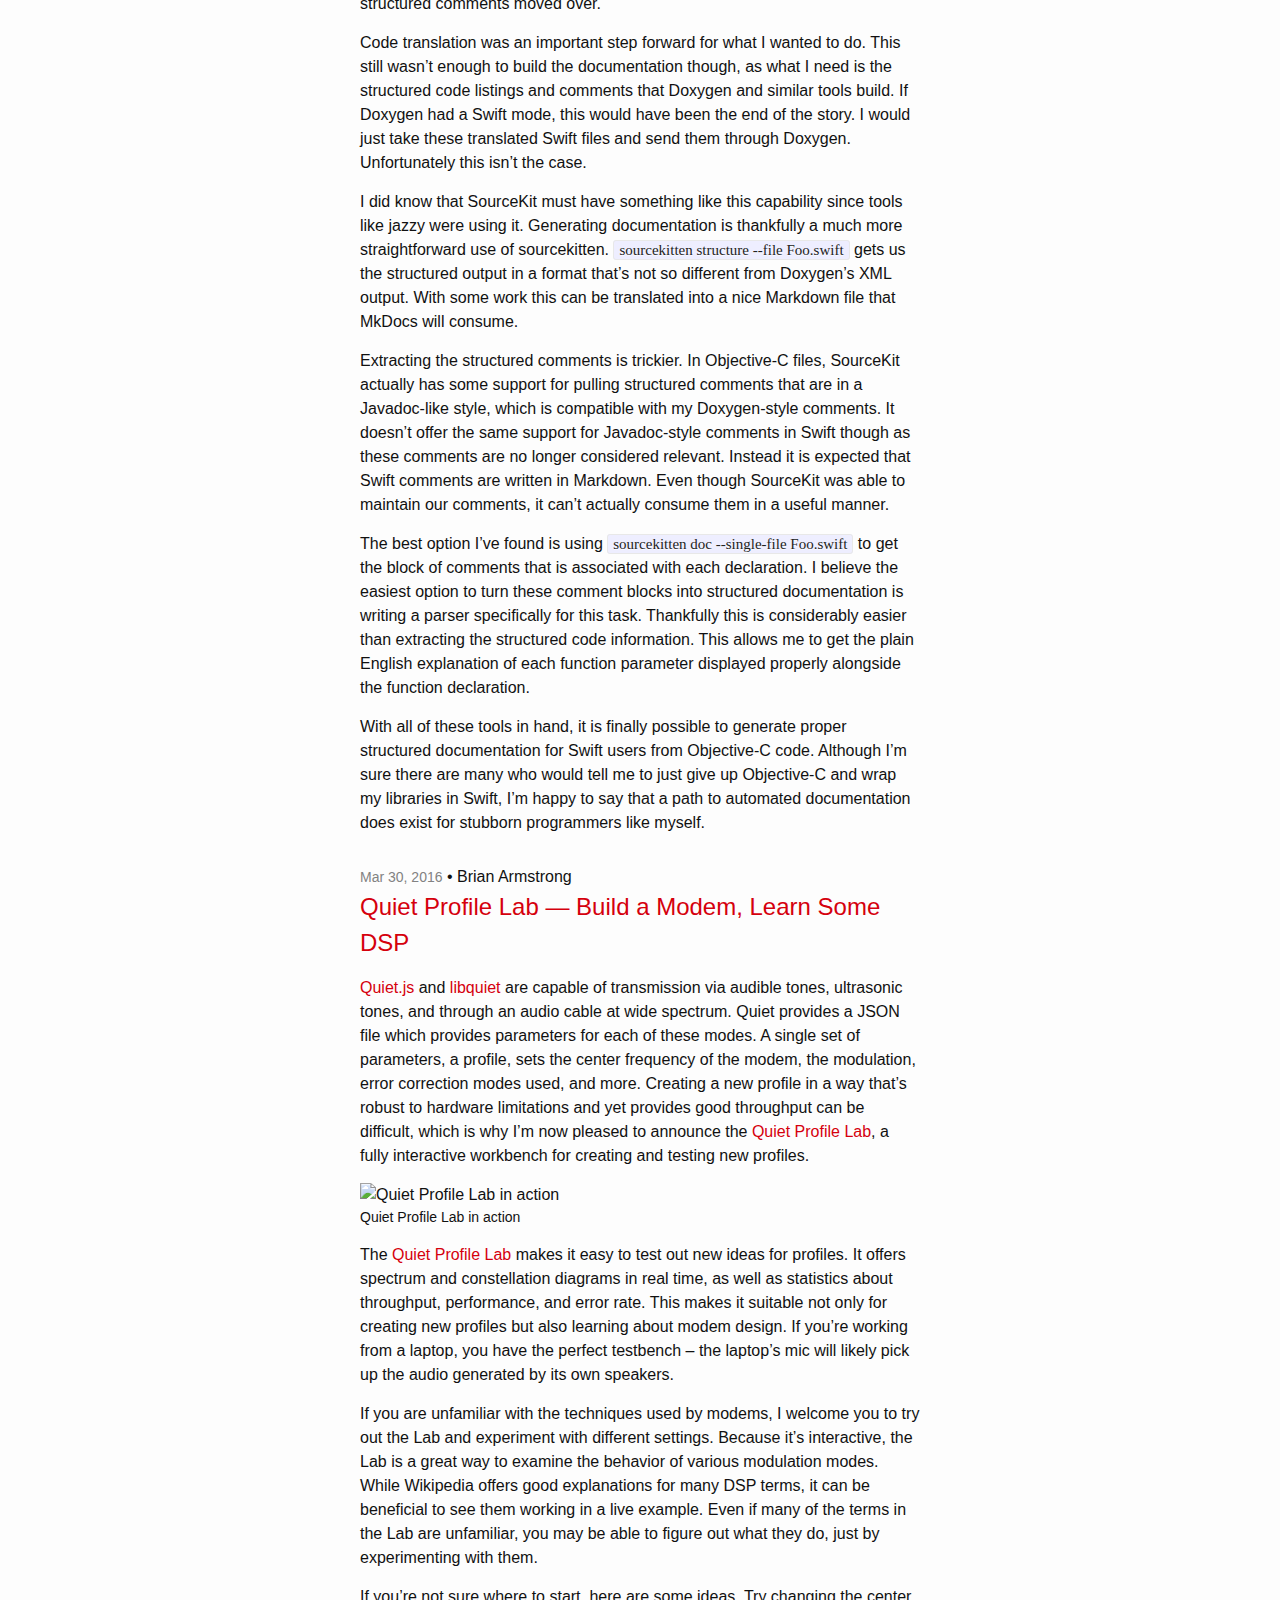
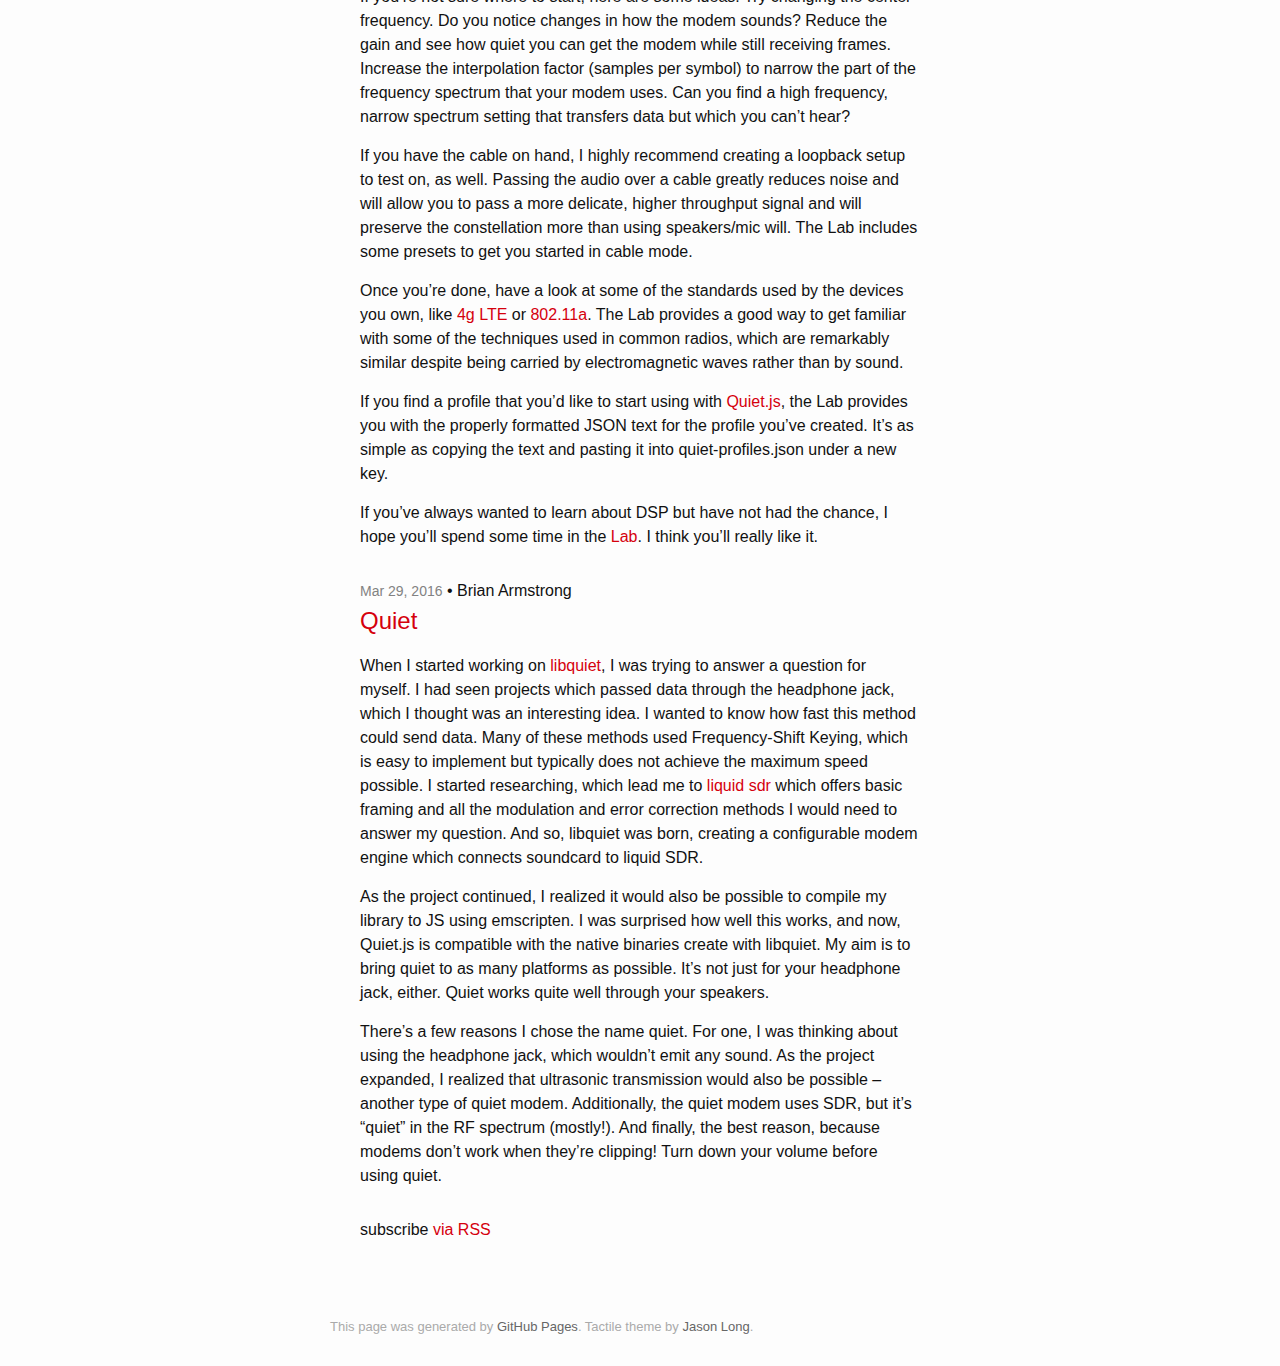
==== commit da825c69: "grammar" ====
--- a/index.html
+++ b/index.html
@@ -68,6 +68,57 @@
   <ul class="post-list">
     
       <li>
+        <span class="post-meta">Aug 13, 2018</span> • <span itemprop="author" itemscope itemtype="http://schema.org/Person"><span itemprop="name">Brian Armstrong</span></span>
+
+        <h3>
+          <a class="post-link" href="/quiet-blog/2018/08/13/Objective-C-Swift-Documentation.html">Generating Swift Documentation From Objective-C</a>
+        </h3>
+
+        <p>I’ve been working on building documentation for <a href="https://github.com/quiet">Quiet Modem Project</a> and I recently came up against a snag in documenting my iOS library that contains Objective-C. Although it’s mostly advisable to stick to writing iOS libraries in Swift these days, I chose Objective-C because it felt nicer when wrapping C libraries. Since the core part of my project is a C library, being able to wrap it cleanly makes life a little easier for me.</p>
+
+<p>The standard I’ve set for my documentation is that I want to show both the code that declares the Class or Function (or some close simplification of it) as well as structured commentary written in plain English. If a function takes two parameters, I want to show the function’s header and a good thorough explanation of what it expects for parameters, what it returns, and any extra notes about how it behaves.</p>
+
+<p>It’s easy enough to programmatically generate API documentation for Objective-C. The wonderful <a href="http://www.doxygen.org">Doxygen</a> is quite capable of parsing structured documentation out of comments. I’m not a fan of the actual pages and stylesheets it generates, but the XML output contains all the relevant documentation, and this output can be used to feed a separate documentation frontend like <a href="https://www.mkdocs.org">MkDocs</a>. The structured output contains something like a structured parsing of the code itself as well as the comment strings I put alongside it. So is this the end of the story?</p>
+
+<p>This method can generate good documentation for Objective-C, but iOS developers are going to want Swift documentation. This means that what we really want to do is generate both the Objective-C docs and the corresponding docs for the translated Swift code. There’s good precedent for this, of course – Apple’s own documentation mostly does this. How would we translate Objective-C documentation into Swift documentation? There are major semantic and syntactic differences between the two languages.</p>
+
+<p>I thought about this for a while and started to feel despair. My project has bindings in JavaScript, Java (Android), Obj-C/Swift and then the original itself in C. One change in the core C library can require updates in documentation for 5 languages. Any solution I came up with would have to be automated, but there was surely no mode for Doxygen to generate Swift documentation from Objective-C.</p>
+
+<p>I had hoped to find that someone else had run into this problem before and had solved it. It was at this point I discovered the <a href="https://github.com/realm/jazzy">jazzy</a> tool. Finding this gave me a lot of optimism that I was going to be able to automate the translation process. Although I couldn’t find a way to get jazzy to do the translation for me, I realized that it relied on a tool called SourceKit that’s supplied by Xcode and that can do some kinds of source code interactions, which I thought might include Objective-C to Swift translations. This made sense to me as I knew that Xcode must somehow have the ability to figure out a Swift header from an Objective-C .h file.</p>
+
+<p>I got <a href="https://github.com/jpsim/SourceKitten">SourceKitten</a> running and started poking around SourceKit’s API. With a bit of Google searching, I found a request that would generate a Swift file from an Objective-C file. I was glad someone else had documented this since I would have never figured it out by myself. Yes, you really do need that UUID, which defines the SourceKit function you’re calling. It’s not localized or specific to your project.</p>
+
+<noscript><pre>400: Invalid request
+</pre></noscript>
+<script src="https://gist.github.com/c02f20aeadc61ff02ac243bec6a864f5.js"> </script>
+
+<p>Running <code class="highlighter-rouge">sourcekitten request --yaml header.yaml | jq -r '.["key.sourcetext"]' &gt; Foo.swift</code> transforms Foo.h into Foo.swift.</p>
+
+<noscript><pre>400: Invalid request
+</pre></noscript>
+<script src="https://gist.github.com/39deba2bdfaa812f975b31527a6de5dc.js"> </script>
+
+<noscript><pre>400: Invalid request
+</pre></noscript>
+<script src="https://gist.github.com/b0fa3a1435c1583049f2fd5c0f71a3f0.js"> </script>
+
+<p>This felt like a bit of magic the first time I saw it. The transformation isn’t always perfect, but it does a pretty good job considering it’s automated. Even our structured comments moved over.</p>
+
+<p>Code translation was an important step forward for what I wanted to do. This still wasn’t enough to build the documentation though, as what I need is the structured code listings and comments that Doxygen and similar tools build. If Doxygen had a Swift mode, this would have been the end of the story. I would just take these translated Swift files and send them through Doxygen. Unfortunately this isn’t the case.</p>
+
+<p>I did know that SourceKit must have something like this capability since tools like jazzy were using it. Generating documentation is thankfully a much more straightforward use of sourcekitten. <code class="highlighter-rouge">sourcekitten structure --file Foo.swift</code> gets us the structured output in a format that’s not so different from Doxygen’s XML output. With some work this can be translated into a nice Markdown file that MkDocs will consume.</p>
+
+<p>Extracting the structured comments is trickier. In Objective-C files, SourceKit actually has some support for pulling structured comments that are in a Javadoc-like style, which is compatible with my Doxygen-style comments. It doesn’t offer the same support for Javadoc-style comments in Swift though as these comments are no longer considered relevant. Instead it is expected that Swift comments are written in Markdown. Even though SourceKit was able to maintain our comments, it can’t actually consume them in a useful manner.</p>
+
+<p>The best option I’ve found is using <code class="highlighter-rouge">sourcekitten doc --single-file Foo.swift</code> to get the block of comments that is associated with each declaration. I believe the easiest option to turn these comment blocks into structured documentation is writing a parser specifically for this task. Thankfully this is considerably easier than extracting the structured code information. This allows me to get the plain English explanation of each function parameter displayed properly alongside the function declaration.</p>
+
+<p>With all of these tools in hand, it is finally possible to generate proper structured documentation for Swift users from Objective-C code. Although I’m sure there are many who would tell me to just give up Objective-C and wrap my libraries in Swift, I’m happy to say that a path to automated documentation does exist for stubborn programmers like myself.</p>
+
+
+
+      </li>
+    
+      <li>
         <span class="post-meta">Mar 30, 2016</span> • <span itemprop="author" itemscope itemtype="http://schema.org/Person"><span itemprop="name">Brian Armstrong</span></span>
 
         <h3>
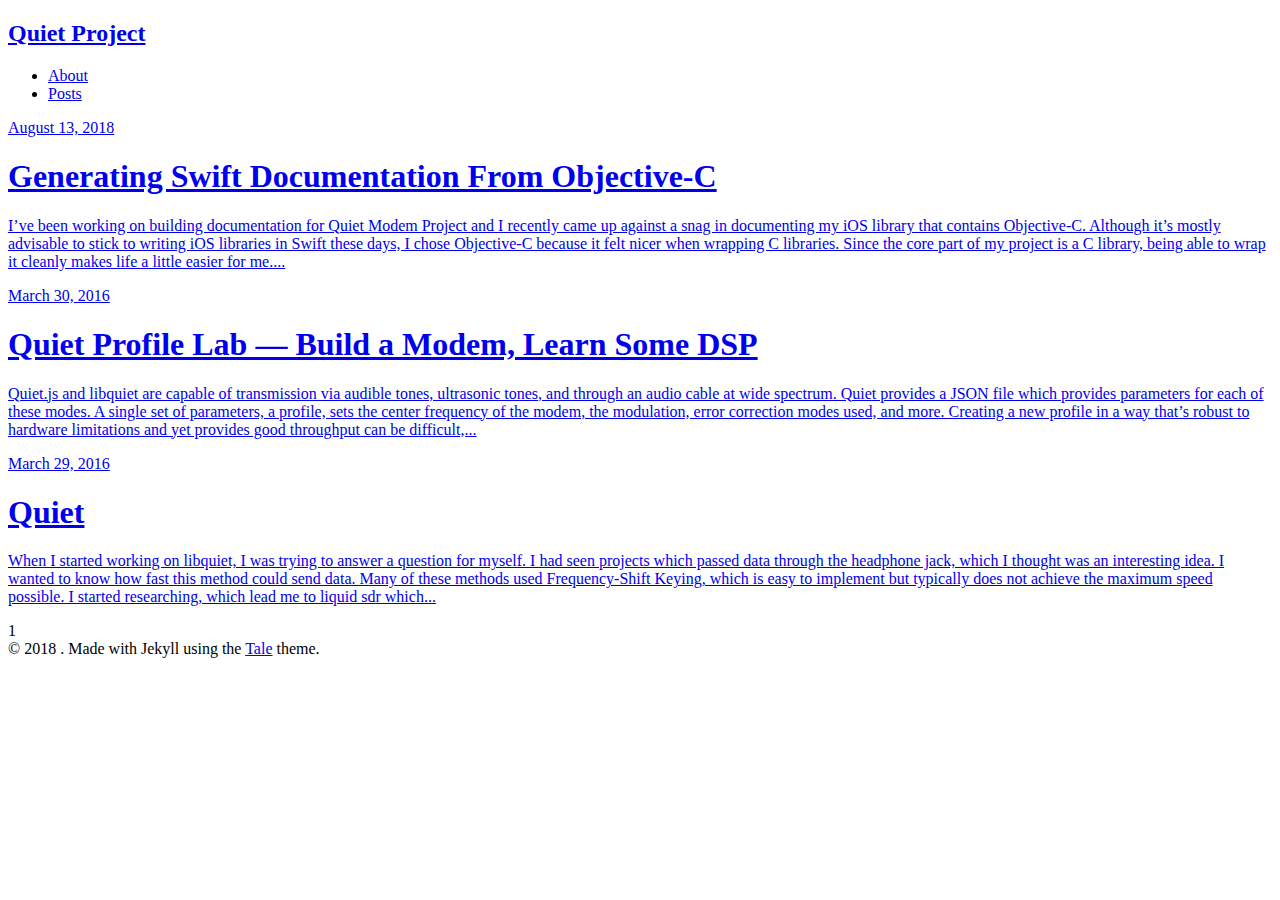
==== commit 2d6affb9: "favicon" ====
--- a/index.html
+++ b/index.html
@@ -1,186 +1,104 @@
 <!DOCTYPE html>
-<html>
+<html lang="en">
+
   <head>
   <meta charset='utf-8'>
   <meta http-equiv="X-UA-Compatible" content="chrome=1">
-  <!--[if lt IE 9]>
-  <script src="//html5shiv.googlecode.com/svn/trunk/html5.js"></script>
-  <![endif]-->
+  <meta name="viewport" content="width=device-width, initial-scale=1">
 
-  <title>Quiet Project</title>
-  <meta name="description" content="Transmit data with sound. Quiet Project offers the ability to build native binaries that work with your soundcard and a JS implementation that uses Web Audio
+  
+    <meta name="description" content="Transmit data with sound. Quiet Project offers the ability to build native binaries that work with your soundcard and a JS implementation that uses Web Audio
 ">
+  
 
-  <link rel="stylesheet" type="text/css" href="/stylesheets/bootstrap.min.css"></link>
-  <link rel="stylesheet" type="text/css" href="/stylesheets/stylesheet.css" media="screen">
-  <link rel="stylesheet" type="text/css" href="/stylesheets/github-dark.css" media="screen">
-  <link rel="stylesheet" type="text/css" href="/stylesheets/main.css" media="screen">
-  <link rel="stylesheet" type="text/css" href="/stylesheets/print.css" media="print">
+  <title>
+    
+      Quiet Project
+    
+  </title>
+
+  <!-- CSS -->
+  <link rel="stylesheet" href="/assets/main.css">
+  <link rel="stylesheet" href="https://fonts.googleapis.com/css?family=Libre+Baskerville:400,400i,700">
+  <link rel="icon" type="image/png" sizes="32x32" href="/assets/favicon-32x32.png">
+  <link rel="icon" type="image/png" sizes="16x16" href="/assets/favicon-16x16.png">
+  <link rel="apple-touch-icon" sizes="180x180" href="/assets/apple-touch-icon.png">
   <link rel="canonical" href="https://quiet.github.io/">
-  <link rel="alternate" type="application/rss+xml" title="Quiet Project" href="https://quiet.github.io/feed.xml">
-  <link href='https://fonts.googleapis.com/css?family=Chivo:900' rel='stylesheet' type='text/css'>
+
+  <link type="application/atom+xml" rel="alternate" href="https://quiet.github.io/feed.xml" title="Quiet Project" />
 </head>
 
+
   <body>
-    <div id="container">
-      <div class="inner">
-
-        <header>
-
-  <div class="wrapper">
-
-    <a class="site-title" href="/"><h1>Quiet Project</h1></a>
-
-    <nav class="site-nav">
-      <a href="#" class="menu-icon">
-        <svg viewBox="0 0 18 15">
-          <path fill="#424242" d="M18,1.484c0,0.82-0.665,1.484-1.484,1.484H1.484C0.665,2.969,0,2.304,0,1.484l0,0C0,0.665,0.665,0,1.484,0 h15.031C17.335,0,18,0.665,18,1.484L18,1.484z"/>
-          <path fill="#424242" d="M18,7.516C18,8.335,17.335,9,16.516,9H1.484C0.665,9,0,8.335,0,7.516l0,0c0-0.82,0.665-1.484,1.484-1.484 h15.031C17.335,6.031,18,6.696,18,7.516L18,7.516z"/>
-          <path fill="#424242" d="M18,13.516C18,14.335,17.335,15,16.516,15H1.484C0.665,15,0,14.335,0,13.516l0,0 c0-0.82,0.665-1.484,1.484-1.484h15.031C17.335,12.031,18,12.696,18,13.516L18,13.516z"/>
-        </svg>
-      </a>
-
-      <div class="trigger">
-        
-          
-          <a class="page-link" href="/about/">About</a>
-          
-        
-          
-        
-          
-        
-          
-        
+    <nav class="nav">
+      <div class="nav-container">
+        <a href="/">
+          <h2 class="nav-title">Quiet Project</h2>
+        </a>
+        <ul>
+          <li><a href="/about">About</a></li>
+          <li><a href="/">Posts</a></li>
+        </ul>
       </div>
     </nav>
-    <h2></h2>
-  </div>
 
-</header>
+    <main>
+      <div class="catalogue">
+  
+    <a href="/quiet-blog/2018/08/13/Objective-C-Swift-Documentation.html" class="catalogue-item">
+      <div>
+        <time datetime="2018-08-13 00:25:10 -0700" class="catalogue-time">August 13, 2018</time>
+        <h1 class="catalogue-title">Generating Swift Documentation From Objective-C</h1>
+        <div class="catalogue-line"></div>
 
+        <p>
+          I’ve been working on building documentation for Quiet Modem Project and I recently came up against a snag in documenting my iOS library that contains Objective-C. Although it’s mostly advisable to stick to writing iOS libraries in Swift these days, I chose Objective-C because it felt nicer when wrapping C libraries. Since the core part of my project is a C library, being able to wrap it cleanly makes life a little easier for me....
+        </p>
 
-        <hr>
-        <section class="main_content">
-          <div class="wrapper">
-            <div class="home">
+      </div>
+    </a>
+  
+    <a href="/quiet-blog/2016/03/30/quiet-profile-lab-build-modem-learn-dsp.html" class="catalogue-item">
+      <div>
+        <time datetime="2016-03-30 09:30:20 -0700" class="catalogue-time">March 30, 2016</time>
+        <h1 class="catalogue-title">Quiet Profile Lab — Build a Modem, Learn Some DSP</h1>
+        <div class="catalogue-line"></div>
 
-  <ul class="post-list">
-    
-      <li>
-        <span class="post-meta">Aug 13, 2018</span> • <span itemprop="author" itemscope itemtype="http://schema.org/Person"><span itemprop="name">Brian Armstrong</span></span>
+        <p>
+          Quiet.js and libquiet are capable of transmission via audible tones, ultrasonic tones, and through an audio cable at wide spectrum. Quiet provides a JSON file which provides parameters for each of these modes. A single set of parameters, a profile, sets the center frequency of the modem, the modulation, error correction modes used, and more. Creating a new profile in a way that’s robust to hardware limitations and yet provides good throughput can be difficult,...
+        </p>
 
-        <h3>
-          <a class="post-link" href="/quiet-blog/2018/08/13/Objective-C-Swift-Documentation.html">Generating Swift Documentation From Objective-C</a>
-        </h3>
+      </div>
+    </a>
+  
+    <a href="/quiet-blog/2016/03/29/quiet.html" class="catalogue-item">
+      <div>
+        <time datetime="2016-03-29 11:30:45 -0700" class="catalogue-time">March 29, 2016</time>
+        <h1 class="catalogue-title">Quiet</h1>
+        <div class="catalogue-line"></div>
 
-        <p>I’ve been working on building documentation for <a href="https://github.com/quiet">Quiet Modem Project</a> and I recently came up against a snag in documenting my iOS library that contains Objective-C. Although it’s mostly advisable to stick to writing iOS libraries in Swift these days, I chose Objective-C because it felt nicer when wrapping C libraries. Since the core part of my project is a C library, being able to wrap it cleanly makes life a little easier for me.</p>
+        <p>
+          When I started working on libquiet, I was trying to answer a question for myself. I had seen projects which passed data through the headphone jack, which I thought was an interesting idea. I wanted to know how fast this method could send data. Many of these methods used Frequency-Shift Keying, which is easy to implement but typically does not achieve the maximum speed possible. I started researching, which lead me to liquid sdr which...
+        </p>
 
-<p>The standard I’ve set for my documentation is that I want to show both the code that declares the Class or Function (or some close simplification of it) as well as structured commentary written in plain English. If a function takes two parameters, I want to show the function’s header and a good thorough explanation of what it expects for parameters, what it returns, and any extra notes about how it behaves.</p>
-
-<p>It’s easy enough to programmatically generate API documentation for Objective-C. The wonderful <a href="http://www.doxygen.org">Doxygen</a> is quite capable of parsing structured documentation out of comments. I’m not a fan of the actual pages and stylesheets it generates, but the XML output contains all the relevant documentation, and this output can be used to feed a separate documentation frontend like <a href="https://www.mkdocs.org">MkDocs</a>. The structured output contains something like a structured parsing of the code itself as well as the comment strings I put alongside it. So is this the end of the story?</p>
-
-<p>This method can generate good documentation for Objective-C, but iOS developers are going to want Swift documentation. This means that what we really want to do is generate both the Objective-C docs and the corresponding docs for the translated Swift code. There’s good precedent for this, of course – Apple’s own documentation mostly does this. How would we translate Objective-C documentation into Swift documentation? There are major semantic and syntactic differences between the two languages.</p>
-
-<p>I thought about this for a while and started to feel despair. My project has bindings in JavaScript, Java (Android), Obj-C/Swift and then the original itself in C. One change in the core C library can require updates in documentation for 5 languages. Any solution I came up with would have to be automated, but there was surely no mode for Doxygen to generate Swift documentation from Objective-C.</p>
-
-<p>I had hoped to find that someone else had run into this problem before and had solved it. It was at this point I discovered the <a href="https://github.com/realm/jazzy">jazzy</a> tool. Finding this gave me a lot of optimism that I was going to be able to automate the translation process. Although I couldn’t find a way to get jazzy to do the translation for me, I realized that it relied on a tool called SourceKit that’s supplied by Xcode and that can do some kinds of source code interactions, which I thought might include Objective-C to Swift translations. This made sense to me as I knew that Xcode must somehow have the ability to figure out a Swift header from an Objective-C .h file.</p>
-
-<p>I got <a href="https://github.com/jpsim/SourceKitten">SourceKitten</a> running and started poking around SourceKit’s API. With a bit of Google searching, I found a request that would generate a Swift file from an Objective-C file. I was glad someone else had documented this since I would have never figured it out by myself. Yes, you really do need that UUID, which defines the SourceKit function you’re calling. It’s not localized or specific to your project.</p>
-
-<noscript><pre>400: Invalid request
-</pre></noscript>
-<script src="https://gist.github.com/c02f20aeadc61ff02ac243bec6a864f5.js"> </script>
-
-<p>Running <code class="highlighter-rouge">sourcekitten request --yaml header.yaml | jq -r '.["key.sourcetext"]' &gt; Foo.swift</code> transforms Foo.h into Foo.swift.</p>
-
-<noscript><pre>400: Invalid request
-</pre></noscript>
-<script src="https://gist.github.com/39deba2bdfaa812f975b31527a6de5dc.js"> </script>
-
-<noscript><pre>400: Invalid request
-</pre></noscript>
-<script src="https://gist.github.com/b0fa3a1435c1583049f2fd5c0f71a3f0.js"> </script>
-
-<p>This felt like a bit of magic the first time I saw it. The transformation isn’t always perfect, but it does a pretty good job considering it’s automated. Even our structured comments moved over.</p>
-
-<p>Code translation was an important step forward for what I wanted to do. This still wasn’t enough to build the documentation though, as what I need is the structured code listings and comments that Doxygen and similar tools build. If Doxygen had a Swift mode, this would have been the end of the story. I would just take these translated Swift files and send them through Doxygen. Unfortunately this isn’t the case.</p>
-
-<p>I did know that SourceKit must have something like this capability since tools like jazzy were using it. Generating documentation is thankfully a much more straightforward use of sourcekitten. <code class="highlighter-rouge">sourcekitten structure --file Foo.swift</code> gets us the structured output in a format that’s not so different from Doxygen’s XML output. With some work this can be translated into a nice Markdown file that MkDocs will consume.</p>
-
-<p>Extracting the structured comments is trickier. In Objective-C files, SourceKit actually has some support for pulling structured comments that are in a Javadoc-like style, which is compatible with my Doxygen-style comments. It doesn’t offer the same support for Javadoc-style comments in Swift though as these comments are no longer considered relevant. Instead it is expected that Swift comments are written in Markdown. Even though SourceKit was able to maintain our comments, it can’t actually consume them in a useful manner.</p>
-
-<p>The best option I’ve found is using <code class="highlighter-rouge">sourcekitten doc --single-file Foo.swift</code> to get the block of comments that is associated with each declaration. I believe the easiest option to turn these comment blocks into structured documentation is writing a parser specifically for this task. Thankfully this is considerably easier than extracting the structured code information. This allows me to get the plain English explanation of each function parameter displayed properly alongside the function declaration.</p>
-
-<p>With all of these tools in hand, it is finally possible to generate proper structured documentation for Swift users from Objective-C code. Although I’m sure there are many who would tell me to just give up Objective-C and wrap my libraries in Swift, I’m happy to say that a path to automated documentation does exist for stubborn programmers like myself.</p>
-
-
-
-      </li>
-    
-      <li>
-        <span class="post-meta">Mar 30, 2016</span> • <span itemprop="author" itemscope itemtype="http://schema.org/Person"><span itemprop="name">Brian Armstrong</span></span>
-
-        <h3>
-          <a class="post-link" href="/quiet-blog/2016/03/30/quiet-profile-lab-build-modem-learn-dsp.html">Quiet Profile Lab — Build a Modem, Learn Some DSP</a>
-        </h3>
-
-        <p><a href="https://github.com/quiet/quiet-js">Quiet.js</a> and <a href="https://github.com/quiet/quiet">libquiet</a> are capable of transmission via audible tones, ultrasonic tones, and through an audio cable at wide spectrum. Quiet provides a JSON file which provides parameters for each of these modes. A single set of parameters, a profile, sets the center frequency of the modem, the modulation, error correction modes used, and more. Creating a new profile in a way that’s robust to hardware limitations and yet provides good throughput can be difficult, which is why I’m now pleased to announce the <a href="https://quiet.github.io/quiet-js/lab.html">Quiet Profile Lab</a>, a fully interactive workbench for creating and testing new profiles.</p>
-
-<figure class="figure">
-<img src="/images/qpl.png" class="figure-img img-fluid img-rounded" alt="Quiet Profile Lab in action" />
-  <figcaption class="figure-caption">Quiet Profile Lab in action</figcaption>
-</figure>
-
-<p>The <a href="https://quiet.github.io/quiet-js/lab.html">Quiet Profile Lab</a> makes it easy to test out new ideas for profiles. It offers spectrum and constellation diagrams in real time, as well as statistics about throughput, performance, and error rate. This makes it suitable not only for creating new profiles but also learning about modem design. If you’re working from a laptop, you have the perfect testbench – the laptop’s mic will likely pick up the audio generated by its own speakers.</p>
-
-<p>If you are unfamiliar with the techniques used by modems, I welcome you to try out the Lab and experiment with different settings. Because it’s interactive, the Lab is a great way to examine the behavior of various modulation modes. While Wikipedia offers good explanations for many DSP terms, it can be beneficial to see them working in a live example. Even if many of the terms in the Lab are unfamiliar, you may be able to figure out what they do, just by experimenting with them.</p>
-
-<p>If you’re not sure where to start, here are some ideas. Try changing the center frequency. Do you notice changes in how the modem sounds? Reduce the gain and see how quiet you can get the modem while still receiving frames. Increase the interpolation factor (samples per symbol) to narrow the part of the frequency spectrum that your modem uses. Can you find a high frequency, narrow spectrum setting that transfers data but which you can’t hear?</p>
-
-<p>If you have the cable on hand, I highly recommend creating a loopback setup to test on, as well. Passing the audio over a cable greatly reduces noise and will allow you to pass a more delicate, higher throughput signal and will preserve the constellation more than using speakers/mic will. The Lab includes some presets to get you started in cable mode.</p>
-
-<p>Once you’re done, have a look at some of the standards used by the devices you own, like <a href="http://electronicdesign.com/4g/introduction-lte-advanced-real-4g#%E2%80%9DFrequency%E2%80%9D">4g LTE</a> or <a href="https://en.wikipedia.org/wiki/Orthogonal_frequency-division_multiplexing#OFDM_system_comparison_table">802.11a</a>. The Lab provides a good way to get familiar with some of the techniques used in common radios, which are remarkably similar despite being carried by electromagnetic waves rather than by sound.</p>
-
-<p>If you find a profile that you’d like to start using with <a href="https://github.com/quiet/quiet-js">Quiet.js</a>, the Lab provides you with the properly formatted JSON text for the profile you’ve created. It’s as simple as copying the text and pasting it into quiet-profiles.json under a new key.</p>
-
-<p>If you’ve always wanted to learn about DSP but have not had the chance, I hope you’ll spend some time in the <a href="https://quiet.github.io/quiet-js/lab.html">Lab</a>. I think you’ll really like it.</p>
-
-
-
-      </li>
-    
-      <li>
-        <span class="post-meta">Mar 29, 2016</span> • <span itemprop="author" itemscope itemtype="http://schema.org/Person"><span itemprop="name">Brian Armstrong</span></span>
-
-        <h3>
-          <a class="post-link" href="/quiet-blog/2016/03/29/quiet.html">Quiet</a>
-        </h3>
-
-        <p>When I started working on <a href="https://github.com/quiet/quiet">libquiet</a>, I was trying to answer a question for myself. I had seen projects which passed data through the headphone jack, which I thought was an interesting idea. I wanted to know how fast this method could send data. Many of these methods used Frequency-Shift Keying, which is easy to implement but typically does not achieve the maximum speed possible. I started researching, which lead me to <a href="http://liquidsdr.org/">liquid sdr</a> which offers basic framing and all the modulation and error correction methods I would need to answer my question. And so, libquiet was born, creating a configurable modem engine which connects soundcard to liquid SDR.</p>
-
-<p>As the project continued, I realized it would also be possible to compile my library to JS using emscripten. I was surprised how well this works, and now, Quiet.js is compatible with the native binaries create with libquiet. My aim is to bring quiet to as many platforms as possible. It’s not just for your headphone jack, either. Quiet works quite well through your speakers.</p>
-
-<p>There’s a few reasons I chose the name quiet. For one, I was thinking about using the headphone jack, which wouldn’t emit any sound. As the project expanded, I realized that ultrasonic transmission would also be possible – another type of quiet modem. Additionally, the quiet modem uses SDR, but it’s “quiet” in the RF spectrum (mostly!). And finally, the best reason, because modems don’t work when they’re clipping! Turn down your volume before using quiet.</p>
-
-
-
-      </li>
-    
-  </ul>
-
-  <p class="rss-subscribe">subscribe <a href="/feed.xml">via RSS</a></p>
-
+      </div>
+    </a>
+  
 </div>
 
-          </div>
-        </section>
+<div class="pagination">
+  
+  
 
-        <footer>
-  This page was generated by <a href="https://pages.github.com">GitHub Pages</a>. Tactile theme by <a href="https://twitter.com/jasonlong">Jason Long</a>.
-</footer>
+  <span>1</span>
+</div>
 
-      </div>
-    </div>
+    </main>
+
+    <footer>
+      <span>
+        &copy; <time datetime="2018-09-13 00:48:23 -0700">2018</time> . Made with Jekyll using the <a href="https://github.com/chesterhow/tale/">Tale</a> theme.
+      </span>
+    </footer>
   </body>
 </html>
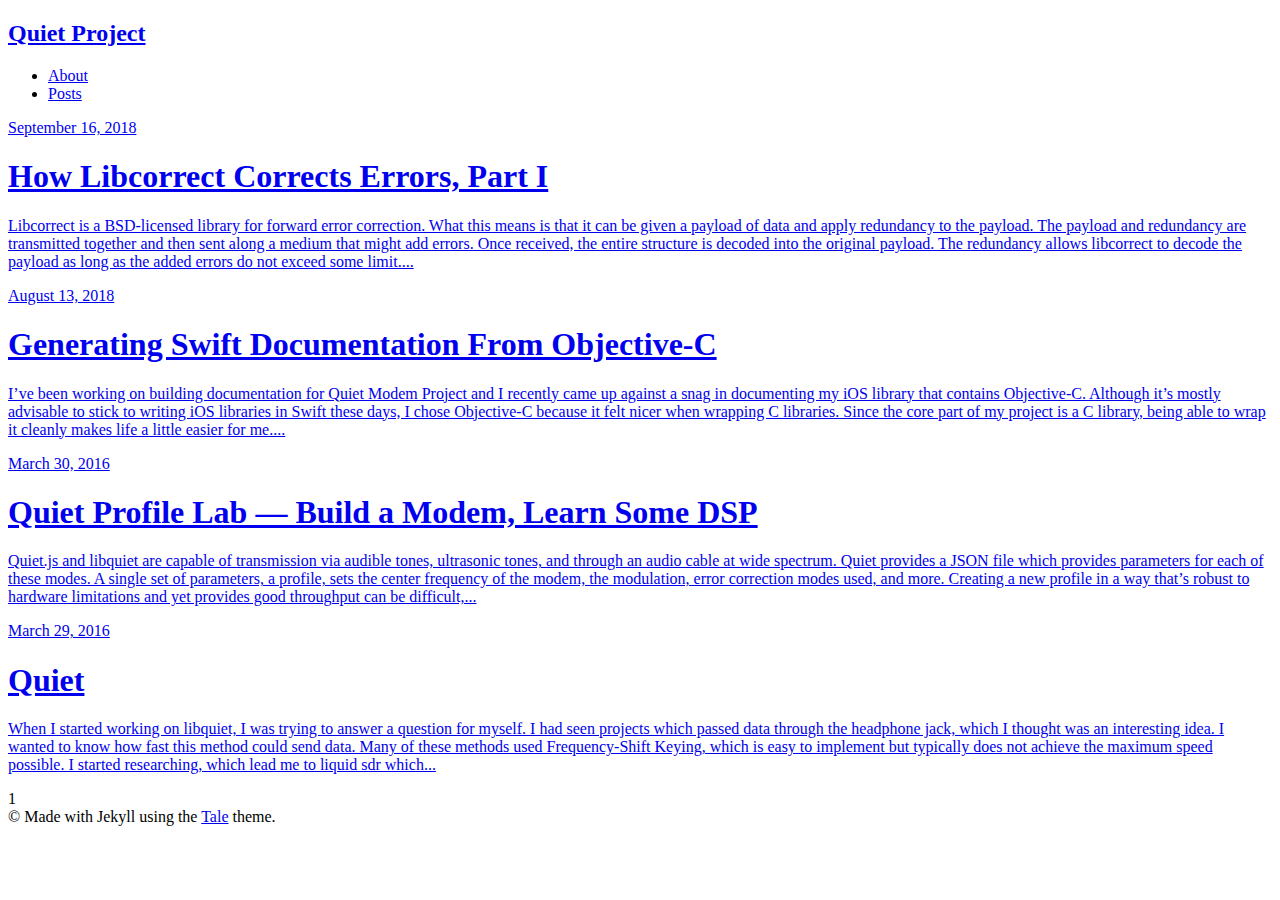
==== commit 157d502a: "finish the rest of the owl" ====
--- a/index.html
+++ b/index.html
@@ -44,6 +44,19 @@
 
     <main>
       <div class="catalogue">
+  
+    <a href="/quiet-blog/2018/09/16/How-Libcorrect-Does-Forward-Error-Correction.html" class="catalogue-item">
+      <div>
+        <time datetime="2018-09-16 14:25:13 -0700" class="catalogue-time">September 16, 2018</time>
+        <h1 class="catalogue-title">How Libcorrect Corrects Errors, Part I</h1>
+        <div class="catalogue-line"></div>
+
+        <p>
+          Libcorrect is a BSD-licensed library for forward error correction. What this means is that it can be given a payload of data and apply redundancy to the payload. The payload and redundancy are transmitted together and then sent along a medium that might add errors. Once received, the entire structure is decoded into the original payload. The redundancy allows libcorrect to decode the payload as long as the added errors do not exceed some limit....
+        </p>
+
+      </div>
+    </a>
   
     <a href="/quiet-blog/2018/08/13/Objective-C-Swift-Documentation.html" class="catalogue-item">
       <div>
@@ -97,7 +110,7 @@
 
     <footer>
       <span>
-        &copy; <time datetime="2018-09-13 00:48:23 -0700">2018</time> . Made with Jekyll using the <a href="https://github.com/chesterhow/tale/">Tale</a> theme.
+        &copy; Made with Jekyll using the <a href="https://github.com/chesterhow/tale/">Tale</a> theme.
       </span>
     </footer>
   </body>
